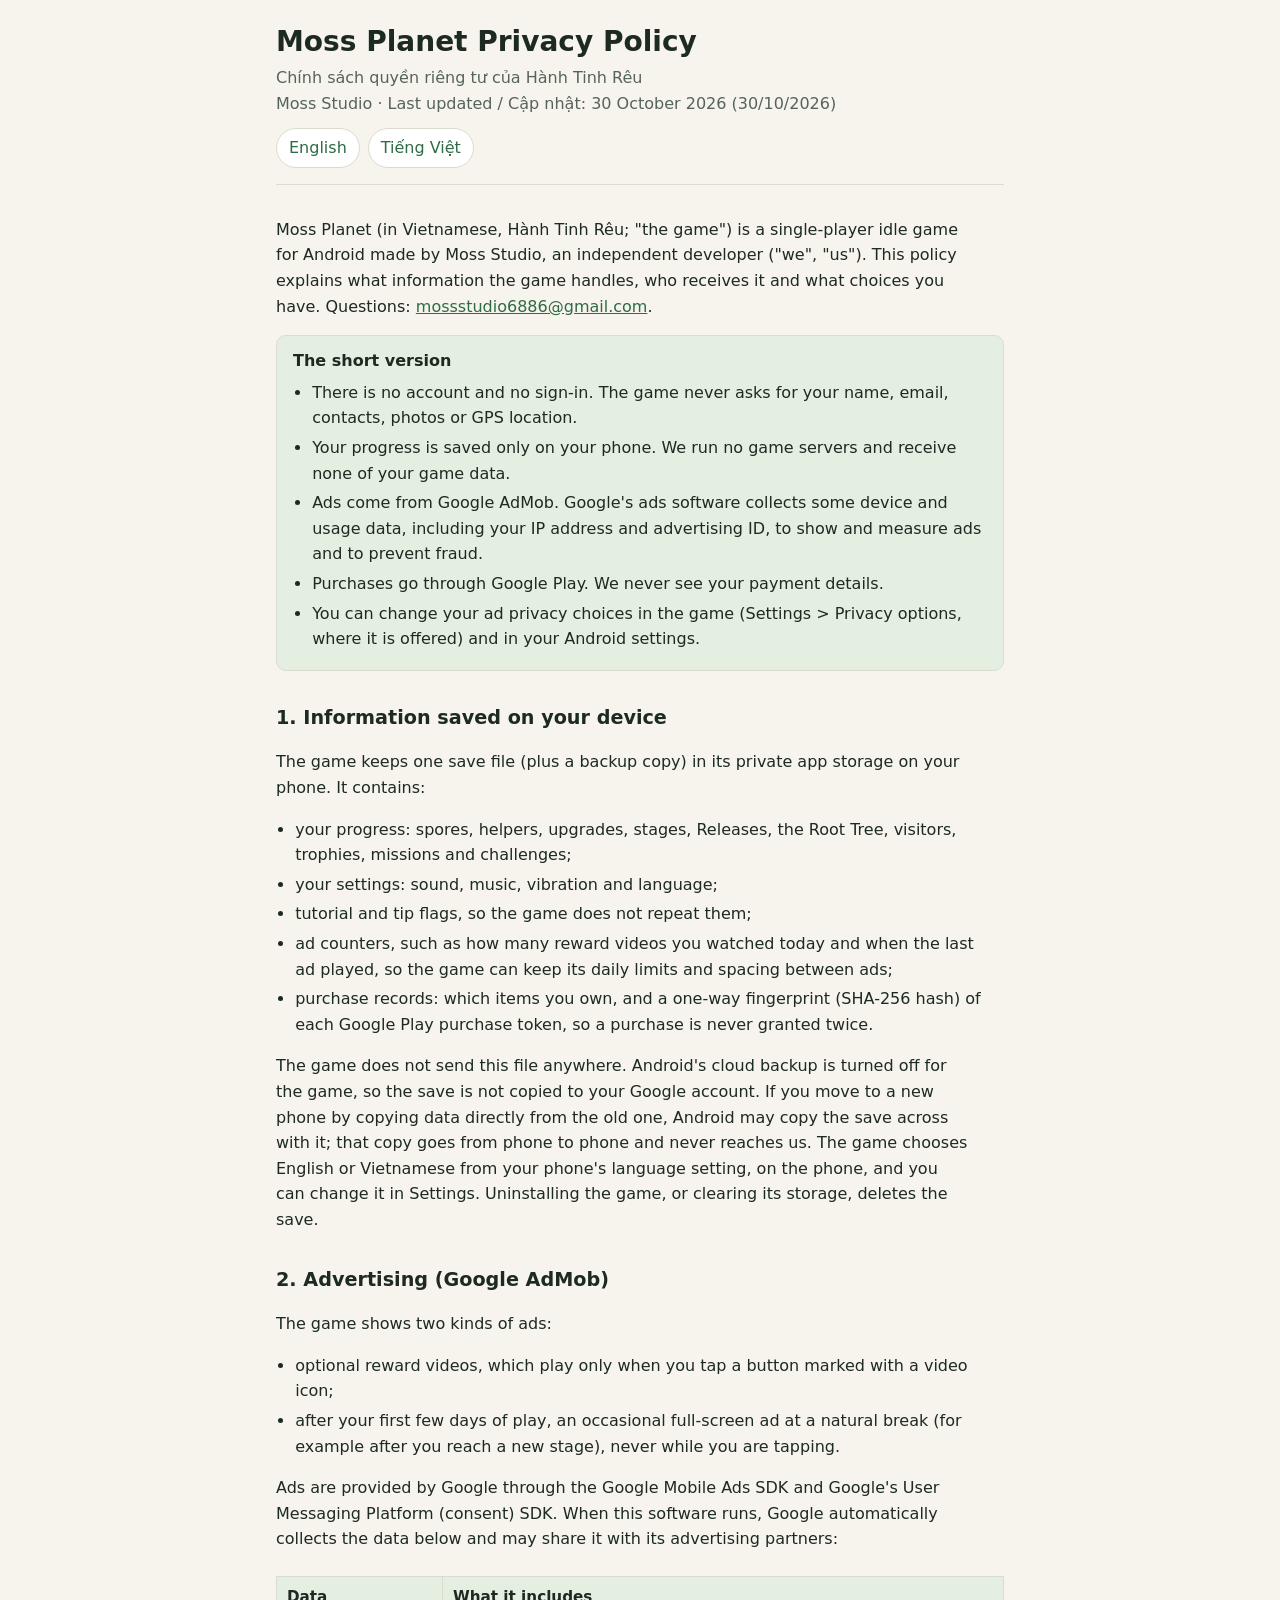
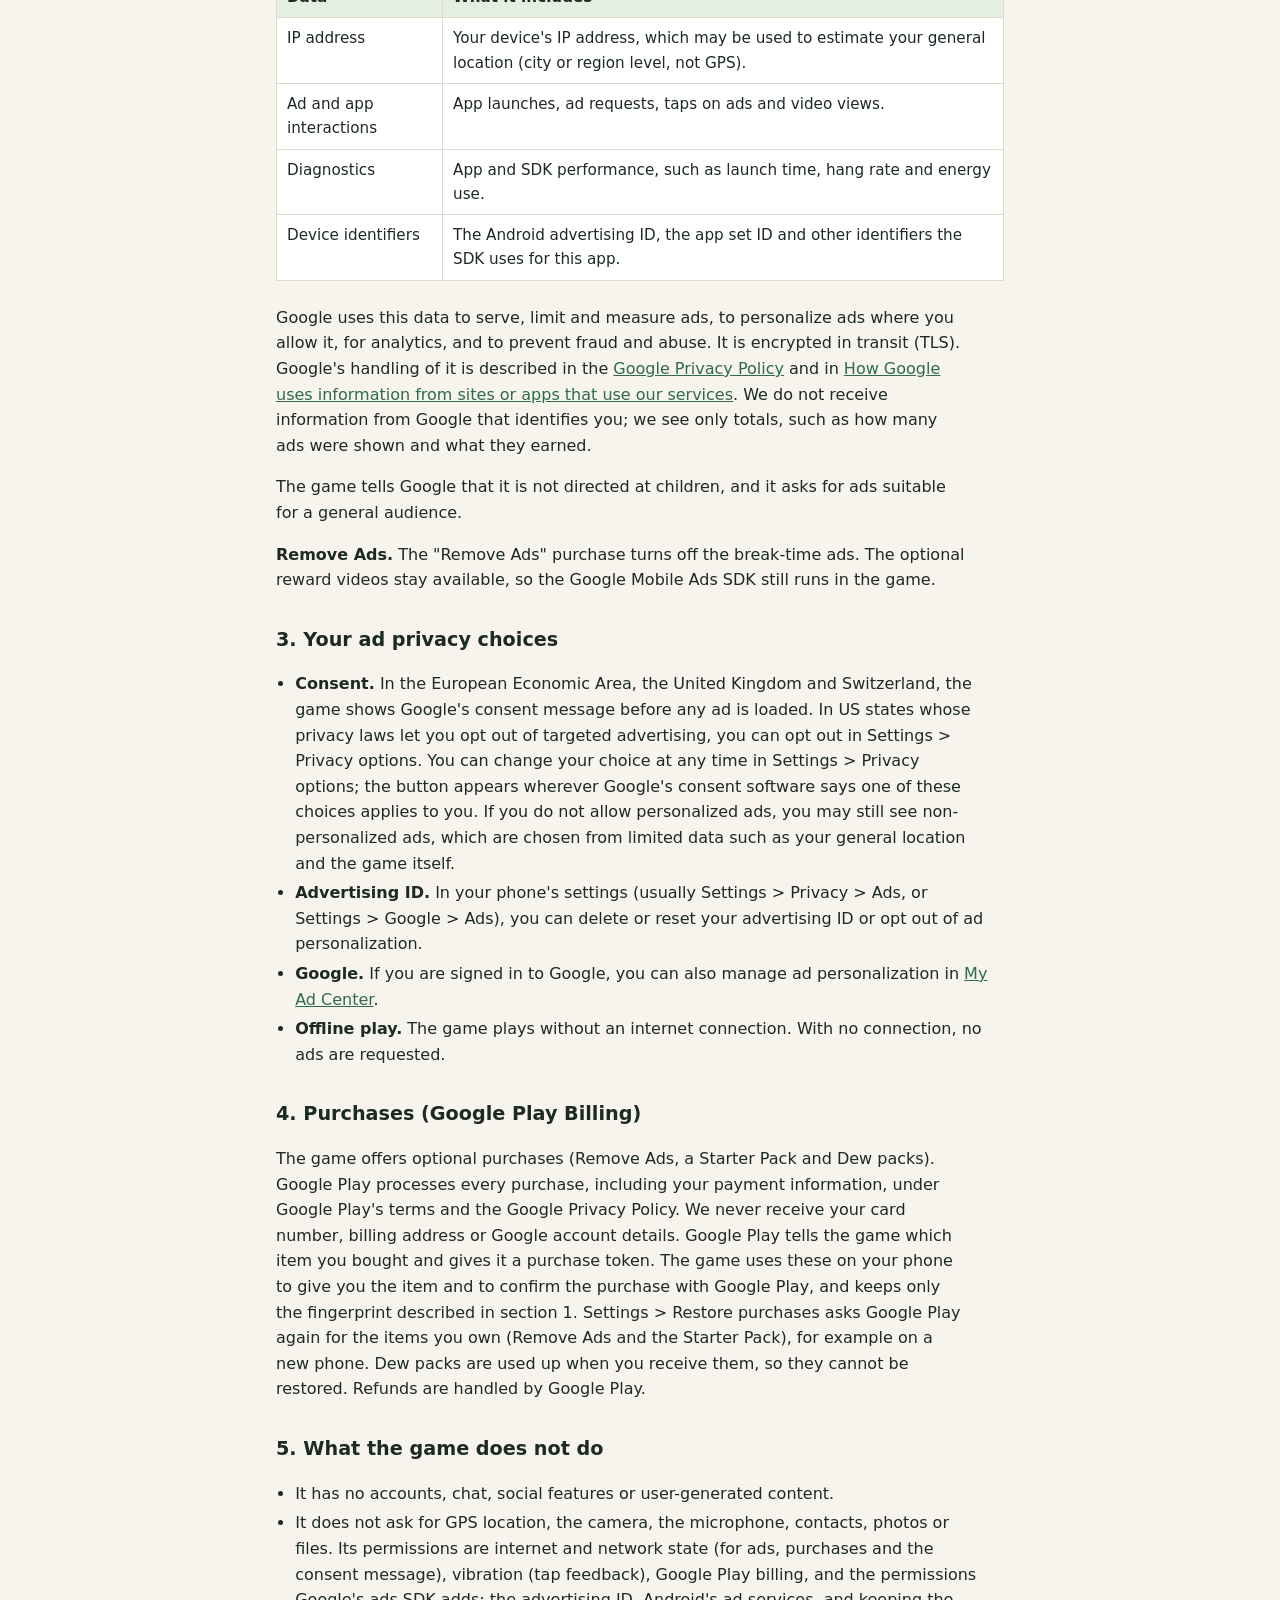
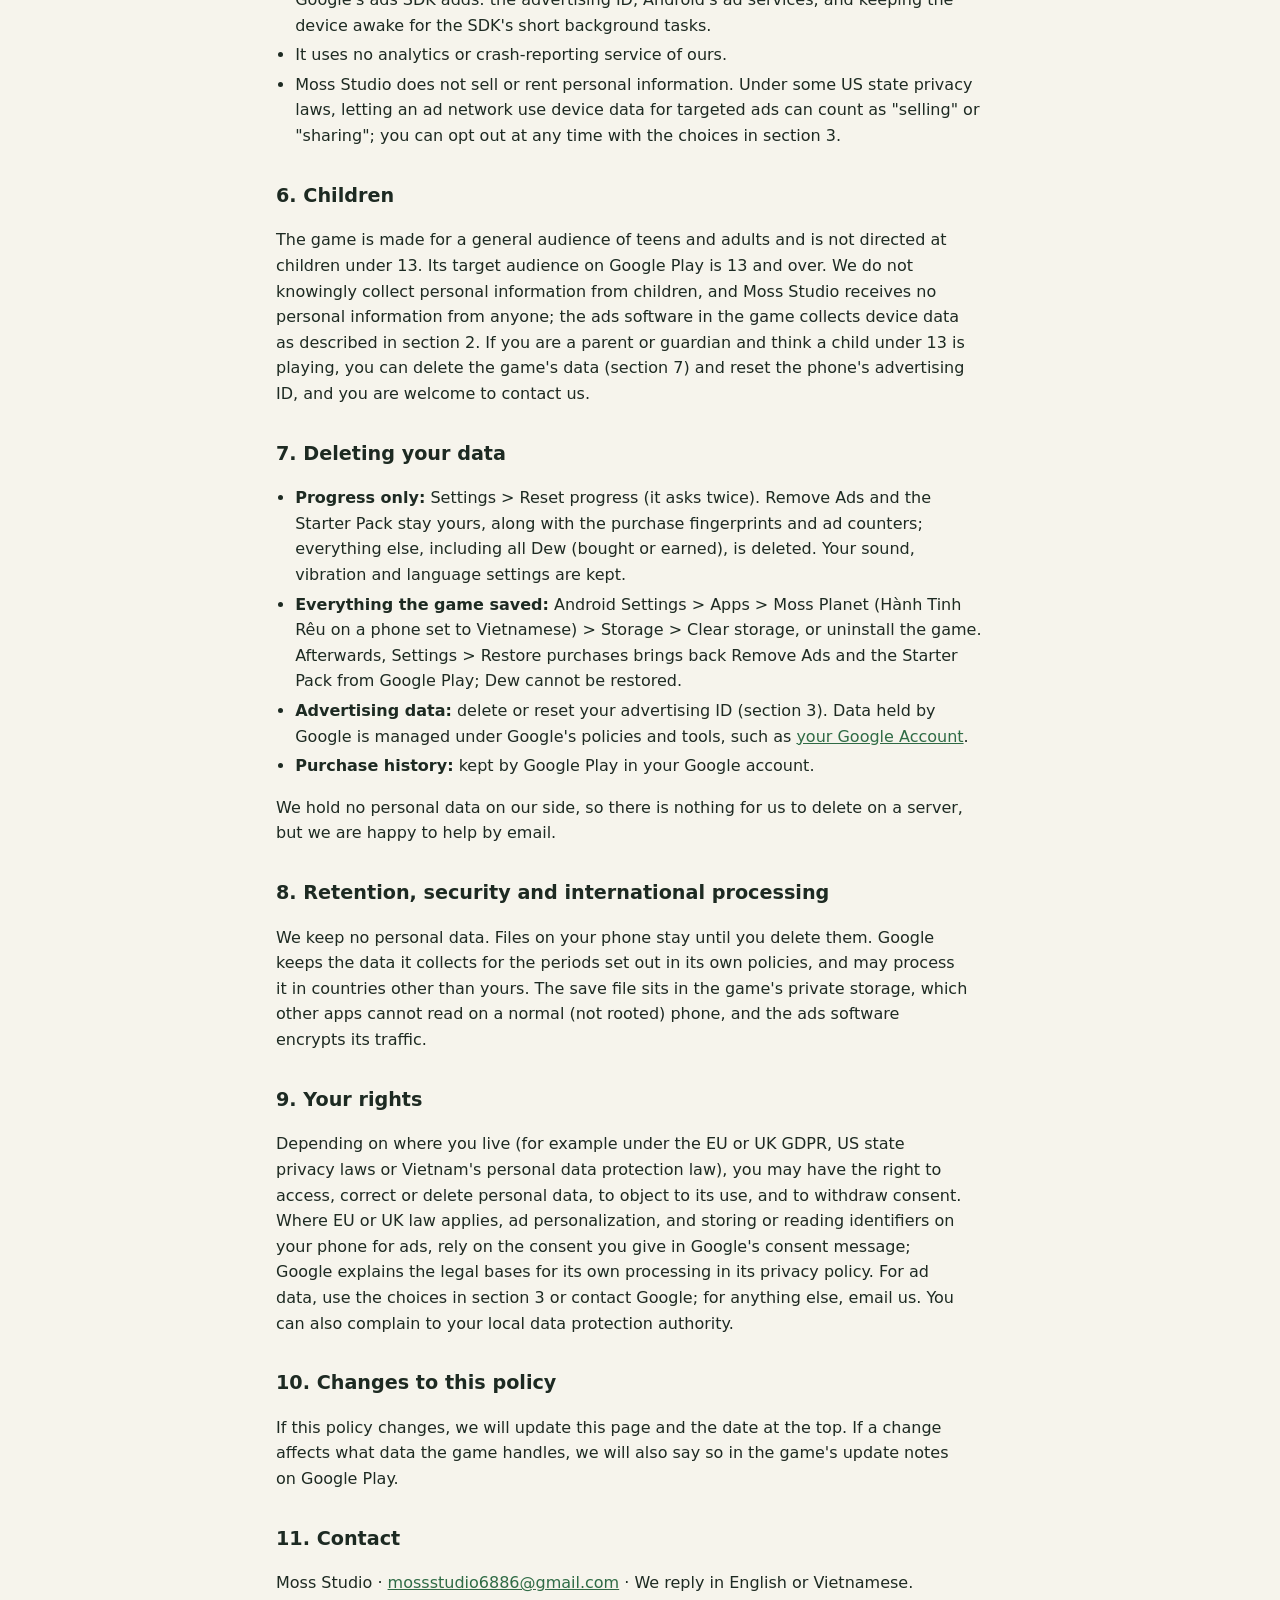
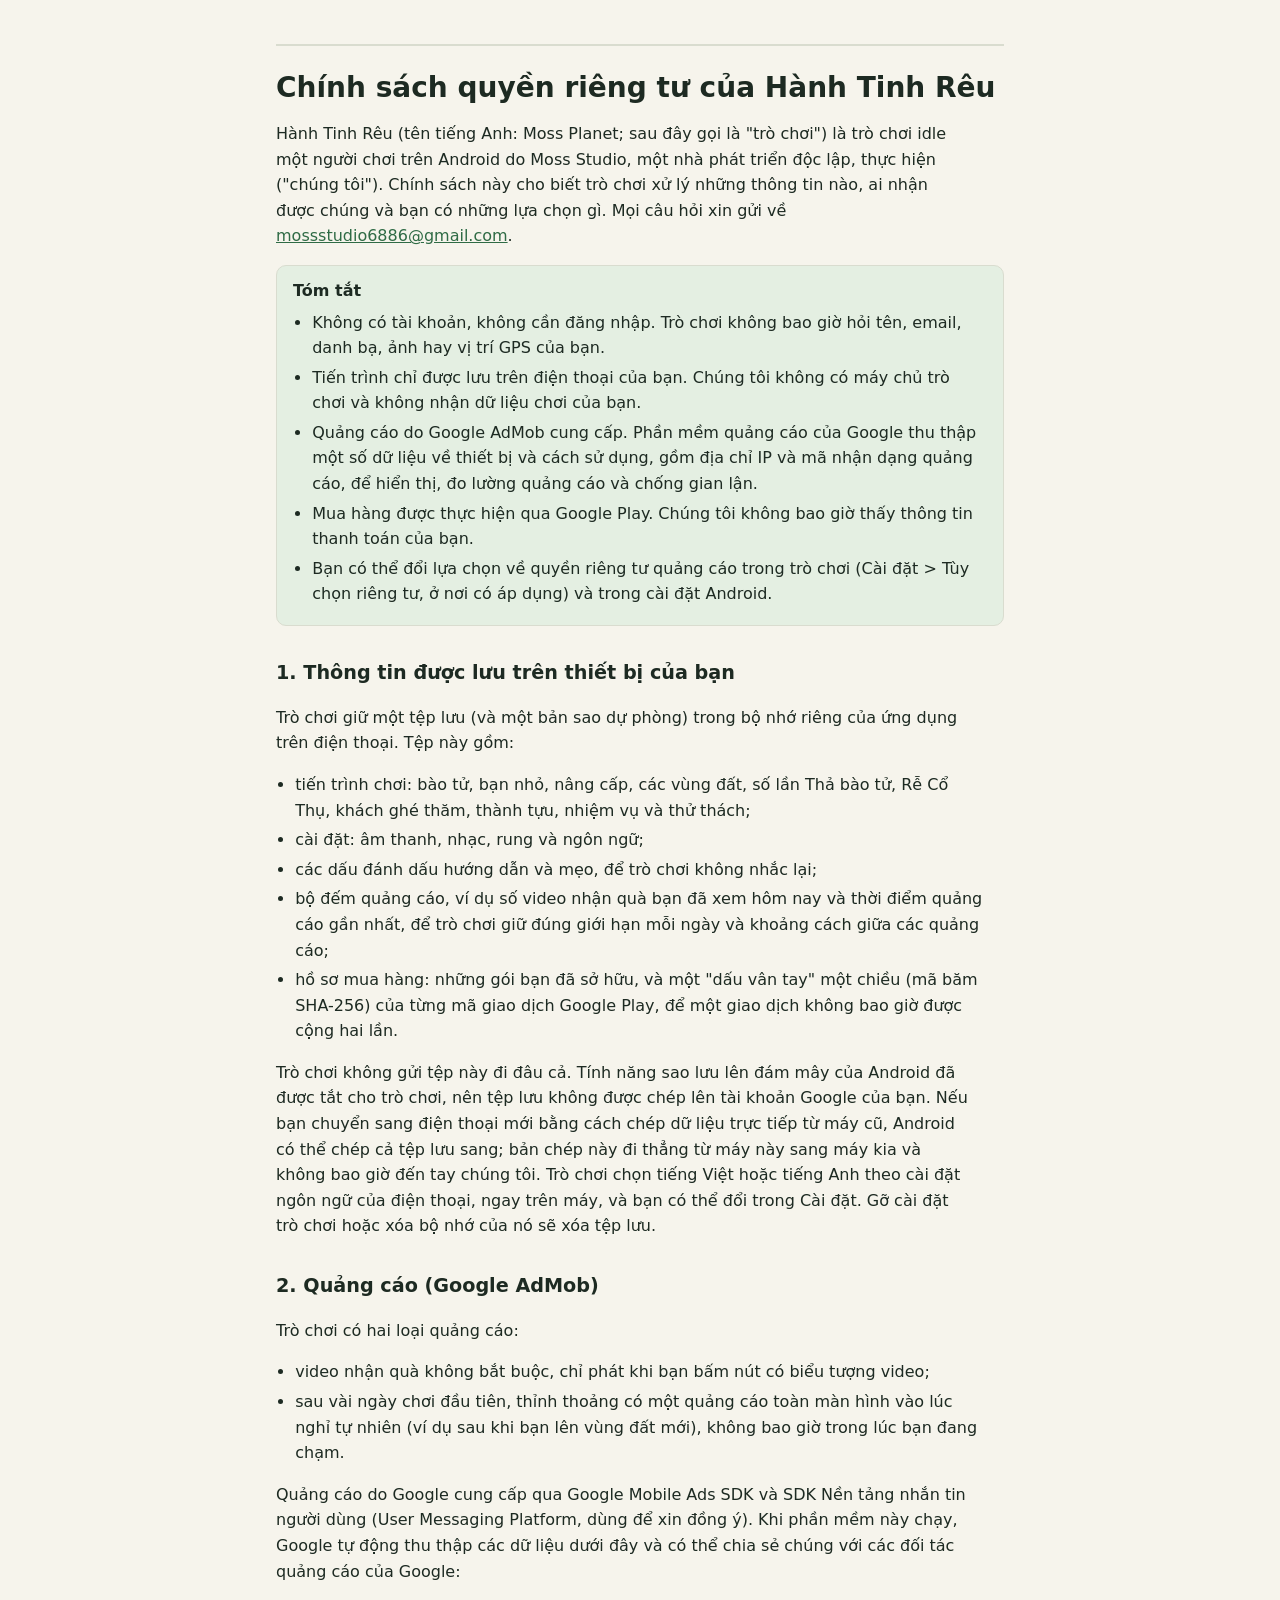
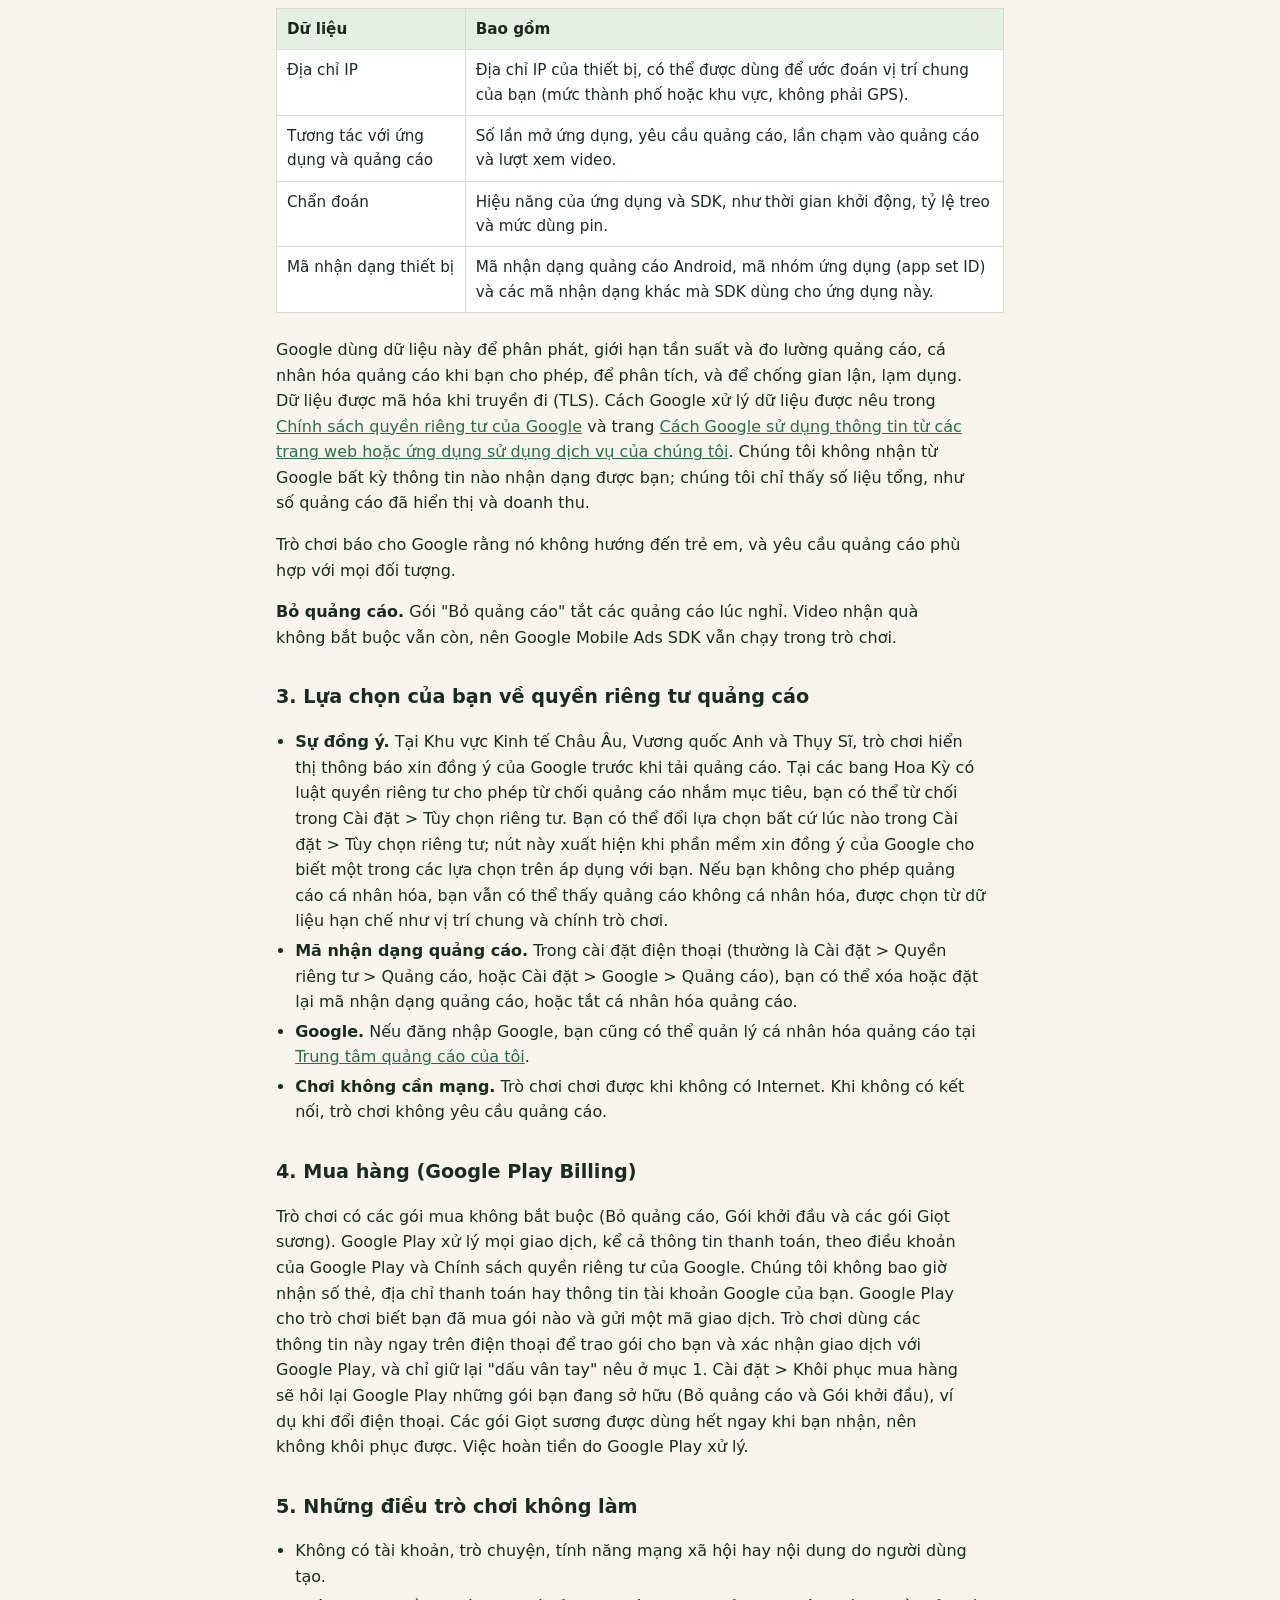
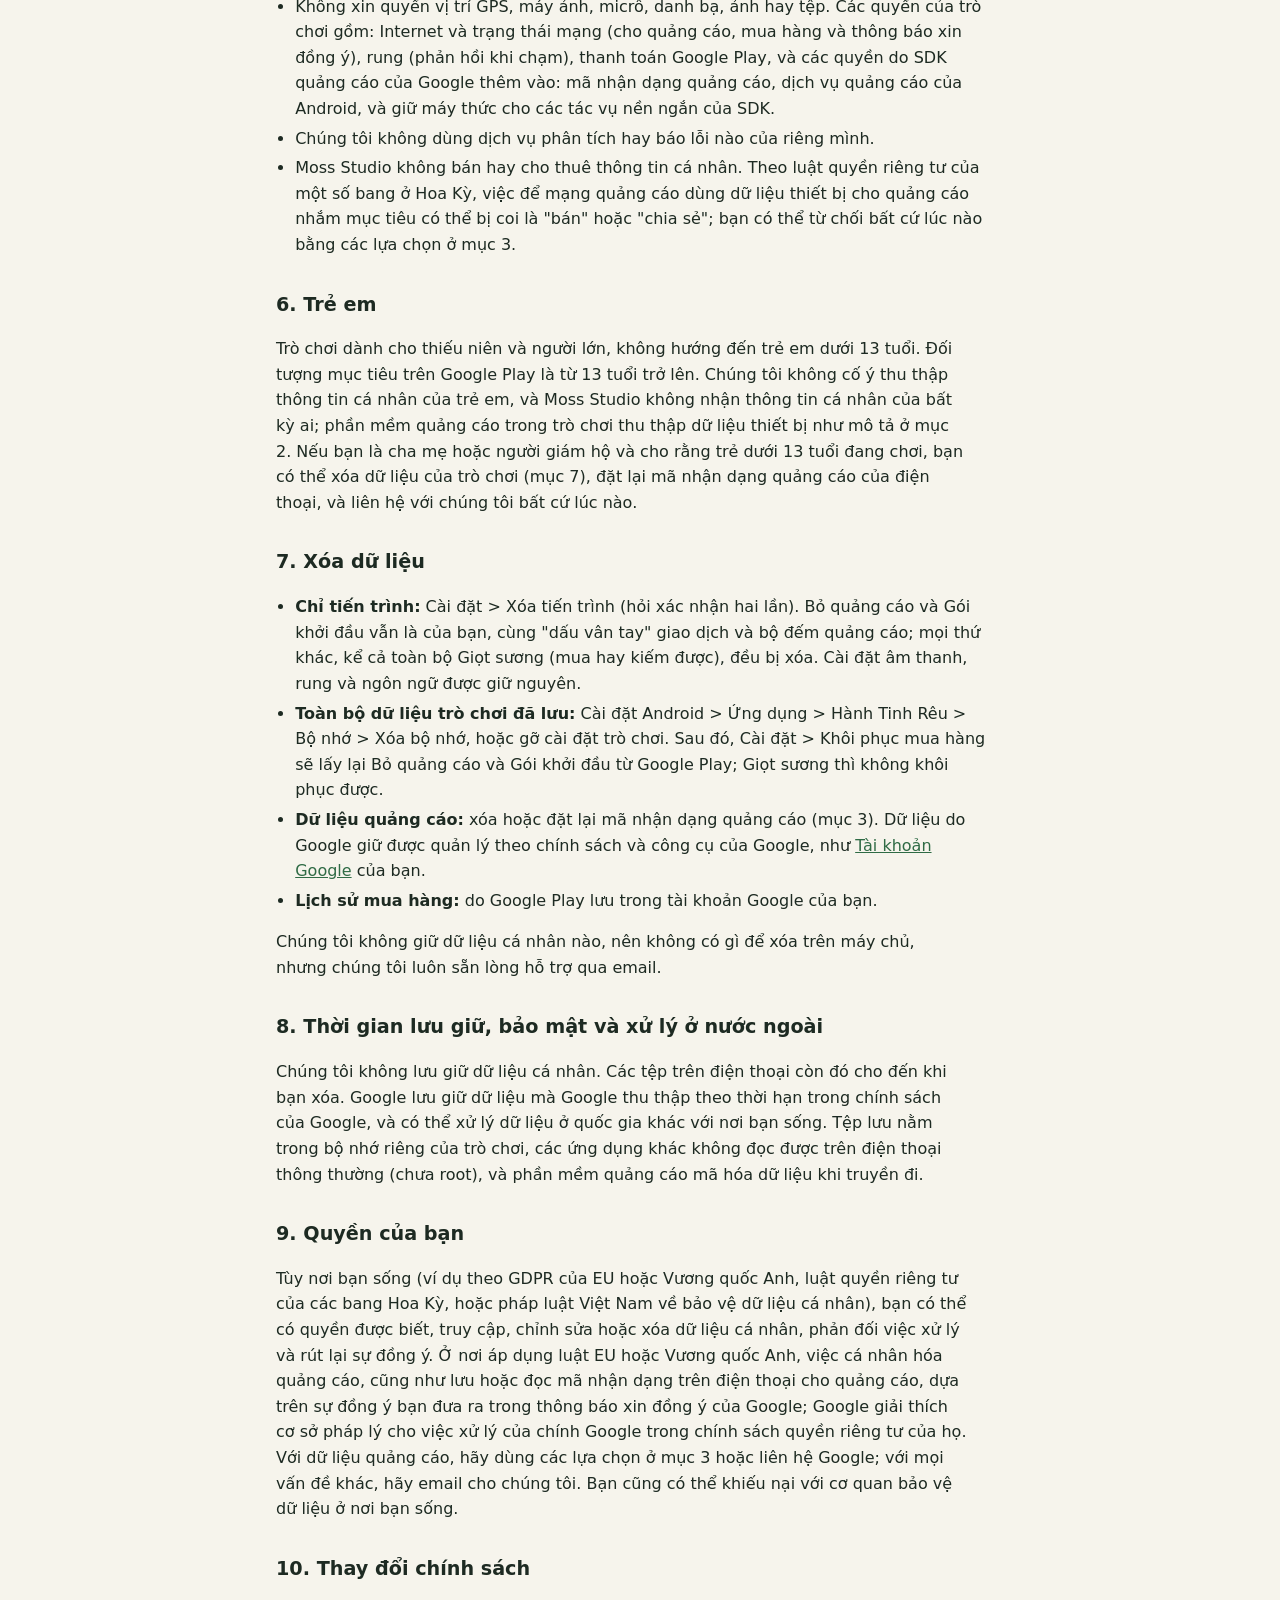
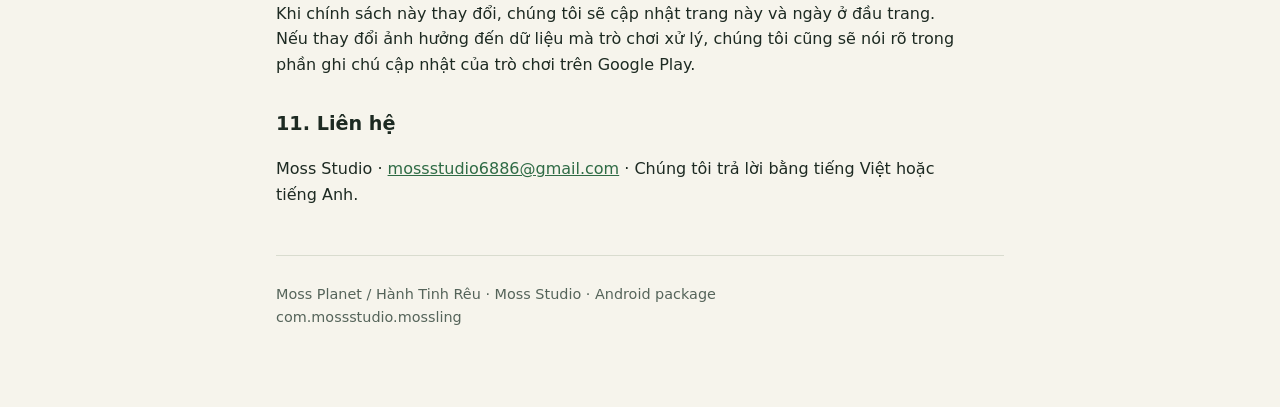
==== moss-planet/privacy/index.html @ dfc6c555 "Add Moss Planet privacy policy" ====
<!doctype html>
<html lang="en">
<head>
<meta charset="utf-8">
<meta name="viewport" content="width=device-width, initial-scale=1">
<title>Moss Planet Privacy Policy</title>
<meta name="description" content="Privacy policy for Moss Planet (Hành Tinh Rêu), an Android idle game by Moss Studio.">
<style>
  :root {
    --bg: #f6f4ec;
    --surface: #ffffff;
    --ink: #1d2a22;
    --muted: #55645a;
    --line: #d9dccf;
    --accent: #2f6b45;
    --accent-soft: #e4efe2;
  }
  @media (prefers-color-scheme: dark) {
    :root {
      --bg: #141c17;
      --surface: #1c2620;
      --ink: #e8eee6;
      --muted: #a6b4a9;
      --line: #33423a;
      --accent: #8fd19e;
      --accent-soft: #22352a;
    }
  }
  * { box-sizing: border-box; }
  html { -webkit-text-size-adjust: 100%; }
  body {
    margin: 0;
    background: var(--bg);
    color: var(--ink);
    font: 16px/1.6 system-ui, -apple-system, "Segoe UI", Roboto, "Noto Sans", Arial, sans-serif;
  }
  main { max-width: 760px; margin: 0 auto; padding: 24px 16px 64px; }
  header.top { border-bottom: 1px solid var(--line); padding-bottom: 16px; margin-bottom: 8px; }
  h1 { font-size: 1.75rem; line-height: 1.25; margin: 0 0 6px; }
  h2 { font-size: 1.2rem; margin: 32px 0 8px; }
  h3 { font-size: 1.02rem; margin: 20px 0 6px; }
  p, li { max-width: 68ch; }
  ul { padding-left: 1.2em; }
  li { margin: 4px 0; }
  a { color: var(--accent); }
  .meta { color: var(--muted); margin: 0; }
  .langs { margin: 12px 0 0; display: flex; gap: 8px; flex-wrap: wrap; }
  .langs a {
    display: inline-block; padding: 6px 12px; border: 1px solid var(--line); border-radius: 999px;
    text-decoration: none; background: var(--surface);
  }
  .summary {
    background: var(--accent-soft); border: 1px solid var(--line); border-radius: 10px;
    padding: 12px 16px; margin: 16px 0;
  }
  .summary ul { margin: 6px 0; }
  .table-wrap { overflow-x: auto; }
  table { border-collapse: collapse; width: 100%; margin: 8px 0; background: var(--surface); }
  th, td { border: 1px solid var(--line); padding: 8px 10px; text-align: left; vertical-align: top; font-size: 0.95rem; }
  th { background: var(--accent-soft); }
  section.lang { padding-top: 8px; }
  section.lang + section.lang { border-top: 2px solid var(--line); margin-top: 48px; padding-top: 24px; }
  footer { color: var(--muted); font-size: 0.9rem; margin-top: 48px; border-top: 1px solid var(--line); padding-top: 12px; }
</style>
</head>
<body>
<main>
  <header class="top">
    <h1>Moss Planet Privacy Policy</h1>
    <p class="meta">Chính sách quyền riêng tư của Hành Tinh Rêu</p>
    <p class="meta">Moss Studio · Last updated / Cập nhật: 30 October 2026 (30/10/2026)</p>
    <nav class="langs" aria-label="Language">
      <a href="#en" hreflang="en">English</a>
      <a href="#vi" hreflang="vi">Tiếng Việt</a>
    </nav>
  </header>

  <!-- ===================================================== ENGLISH -->
  <section class="lang" id="en" lang="en">
    <p>
      Moss Planet (in Vietnamese, Hành Tinh Rêu; "the game") is a single-player idle game for Android made by
      Moss Studio, an independent developer ("we", "us"). This policy explains what information the game handles,
      who receives it and what choices you have. Questions: <a href="mailto:mossstudio6886@gmail.com">mossstudio6886@gmail.com</a>.
    </p>

    <div class="summary">
      <strong>The short version</strong>
      <ul>
        <li>There is no account and no sign-in. The game never asks for your name, email, contacts, photos or GPS location.</li>
        <li>Your progress is saved only on your phone. We run no game servers and receive none of your game data.</li>
        <li>Ads come from Google AdMob. Google's ads software collects some device and usage data, including your IP
          address and advertising ID, to show and measure ads and to prevent fraud.</li>
        <li>Purchases go through Google Play. We never see your payment details.</li>
        <li>You can change your ad privacy choices in the game (Settings &gt; Privacy options, where it is offered) and in your Android settings.</li>
      </ul>
    </div>

    <h2>1. Information saved on your device</h2>
    <p>The game keeps one save file (plus a backup copy) in its private app storage on your phone. It contains:</p>
    <ul>
      <li>your progress: spores, helpers, upgrades, stages, Releases, the Root Tree, visitors, trophies, missions and challenges;</li>
      <li>your settings: sound, music, vibration and language;</li>
      <li>tutorial and tip flags, so the game does not repeat them;</li>
      <li>ad counters, such as how many reward videos you watched today and when the last ad played, so the game can
        keep its daily limits and spacing between ads;</li>
      <li>purchase records: which items you own, and a one-way fingerprint (SHA-256 hash) of each Google Play
        purchase token, so a purchase is never granted twice.</li>
    </ul>
    <p>
      The game does not send this file anywhere. Android's cloud backup is turned off for the game, so the save is
      not copied to your Google account. If you move to a new phone by copying data directly from the old one,
      Android may copy the save across with it; that copy goes from phone to phone and never reaches us. The game
      chooses English or Vietnamese from your phone's language setting, on the phone, and you can change it in
      Settings. Uninstalling the game, or clearing its storage, deletes the save.
    </p>

    <h2>2. Advertising (Google AdMob)</h2>
    <p>The game shows two kinds of ads:</p>
    <ul>
      <li>optional reward videos, which play only when you tap a button marked with a video icon;</li>
      <li>after your first few days of play, an occasional full-screen ad at a natural break (for example after you
        reach a new stage), never while you are tapping.</li>
    </ul>
    <p>
      Ads are provided by Google through the Google Mobile Ads SDK and Google's User Messaging Platform (consent)
      SDK. When this software runs, Google automatically collects the data below and may share it with its
      advertising partners:
    </p>
    <div class="table-wrap">
      <table>
        <thead><tr><th>Data</th><th>What it includes</th></tr></thead>
        <tbody>
          <tr><td>IP address</td><td>Your device's IP address, which may be used to estimate your general location
            (city or region level, not GPS).</td></tr>
          <tr><td>Ad and app interactions</td><td>App launches, ad requests, taps on ads and video views.</td></tr>
          <tr><td>Diagnostics</td><td>App and SDK performance, such as launch time, hang rate and energy use.</td></tr>
          <tr><td>Device identifiers</td><td>The Android advertising ID, the app set ID and other identifiers the
            SDK uses for this app.</td></tr>
        </tbody>
      </table>
    </div>
    <p>
      Google uses this data to serve, limit and measure ads, to personalize ads where you allow it, for analytics,
      and to prevent fraud and abuse. It is encrypted in transit (TLS). Google's handling of it is described in the
      <a href="https://policies.google.com/privacy">Google Privacy Policy</a> and in
      <a href="https://policies.google.com/technologies/partner-sites">How Google uses information from sites or apps that use our services</a>.
      We do not receive information from Google that identifies you; we see only totals, such as how many ads were
      shown and what they earned.
    </p>
    <p>
      The game tells Google that it is not directed at children, and it asks for ads suitable for a general
      audience.
    </p>
    <p>
      <strong>Remove Ads.</strong> The "Remove Ads" purchase turns off the break-time ads. The optional reward
      videos stay available, so the Google Mobile Ads SDK still runs in the game.
    </p>

    <h2>3. Your ad privacy choices</h2>
    <ul>
      <li><strong>Consent.</strong> In the European Economic Area, the United Kingdom and Switzerland, the game
        shows Google's consent message before any ad is loaded. In US states whose privacy laws let you opt out of
        targeted advertising, you can opt out in Settings &gt; Privacy options. You can change your choice at any
        time in Settings &gt; Privacy options; the button appears wherever Google's consent software says one of
        these choices applies to you. If you do not allow personalized ads, you may still see non-personalized ads,
        which are chosen from limited data such as your general location and the game itself.</li>
      <li><strong>Advertising ID.</strong> In your phone's settings (usually Settings &gt; Privacy &gt; Ads, or
        Settings &gt; Google &gt; Ads), you can delete or reset your advertising ID or opt out of ad personalization.</li>
      <li><strong>Google.</strong> If you are signed in to Google, you can also manage ad personalization in
        <a href="https://myadcenter.google.com/">My Ad Center</a>.</li>
      <li><strong>Offline play.</strong> The game plays without an internet connection. With no connection, no ads
        are requested.</li>
    </ul>

    <h2>4. Purchases (Google Play Billing)</h2>
    <p>
      The game offers optional purchases (Remove Ads, a Starter Pack and Dew packs). Google Play processes every
      purchase, including your payment information, under Google Play's terms and the Google Privacy Policy. We never
      receive your card number, billing address or Google account details. Google Play tells the game which item you
      bought and gives it a purchase token. The game uses these on your phone to give you the item and to confirm
      the purchase with Google Play, and keeps only the fingerprint described in section 1. Settings &gt; Restore
      purchases asks Google Play again for the items you own (Remove Ads and the Starter Pack), for example on a
      new phone. Dew packs are used up when you receive them, so they cannot be restored. Refunds are handled by
      Google Play.
    </p>

    <h2>5. What the game does not do</h2>
    <ul>
      <li>It has no accounts, chat, social features or user-generated content.</li>
      <li>It does not ask for GPS location, the camera, the microphone, contacts, photos or files. Its permissions are
        internet and network state (for ads, purchases and the consent message), vibration (tap feedback), Google
        Play billing, and the permissions Google's ads SDK adds: the advertising ID, Android's ad services, and
        keeping the device awake for the SDK's short background tasks.</li>
      <li>It uses no analytics or crash-reporting service of ours.</li>
      <li>Moss Studio does not sell or rent personal information. Under some US state privacy laws, letting an ad
        network use device data for targeted ads can count as "selling" or "sharing"; you can opt out at any time
        with the choices in section 3.</li>
    </ul>

    <h2>6. Children</h2>
    <p>
      The game is made for a general audience of teens and adults and is not directed at children under 13. Its
      target audience on Google Play is 13 and over. We do not knowingly collect personal information from
      children, and Moss Studio receives no personal information from anyone; the ads software in the game
      collects device data as described in section 2. If you are a parent or guardian and think a child under 13 is playing, you can
      delete the game's data (section 7) and reset the phone's advertising ID, and you are welcome to contact us.
    </p>

    <h2>7. Deleting your data</h2>
    <ul>
      <li><strong>Progress only:</strong> Settings &gt; Reset progress (it asks twice). Remove Ads and the Starter Pack
        stay yours, along with the purchase fingerprints and ad counters; everything else, including all Dew (bought
        or earned), is deleted. Your sound, vibration and language settings are kept.</li>
      <li><strong>Everything the game saved:</strong> Android Settings &gt; Apps &gt; Moss Planet (Hành Tinh Rêu on a phone
        set to Vietnamese) &gt; Storage &gt; Clear storage, or uninstall the game. Afterwards, Settings &gt; Restore purchases brings back Remove Ads and the
        Starter Pack from Google Play; Dew cannot be restored.</li>
      <li><strong>Advertising data:</strong> delete or reset your advertising ID (section 3). Data held by Google is
        managed under Google's policies and tools, such as <a href="https://myaccount.google.com/">your Google Account</a>.</li>
      <li><strong>Purchase history:</strong> kept by Google Play in your Google account.</li>
    </ul>
    <p>We hold no personal data on our side, so there is nothing for us to delete on a server, but we are happy to help by email.</p>

    <h2>8. Retention, security and international processing</h2>
    <p>
      We keep no personal data. Files on your phone stay until you delete them. Google keeps the data it collects for
      the periods set out in its own policies, and may process it in countries other than yours. The save file sits
      in the game's private storage, which other apps cannot read on a normal (not rooted) phone, and the ads
      software encrypts its traffic.
    </p>

    <h2>9. Your rights</h2>
    <p>
      Depending on where you live (for example under the EU or UK GDPR, US state privacy laws or Vietnam's personal
      data protection law), you may have the right to access, correct or delete personal data, to object to its
      use, and to withdraw consent. Where EU or UK law applies, ad personalization, and storing or reading
      identifiers on your phone for ads, rely on the consent you give in Google's consent message; Google explains
      the legal bases for its own processing in its privacy policy. For ad data, use the choices in section 3 or
      contact Google; for anything else, email us. You can also complain to your local data protection authority.
    </p>

    <h2>10. Changes to this policy</h2>
    <p>
      If this policy changes, we will update this page and the date at the top. If a change affects what data the
      game handles, we will also say so in the game's update notes on Google Play.
    </p>

    <h2>11. Contact</h2>
    <p>Moss Studio · <a href="mailto:mossstudio6886@gmail.com">mossstudio6886@gmail.com</a> · We reply in English or Vietnamese.</p>
  </section>

  <!-- ===================================================== TIẾNG VIỆT -->
  <section class="lang" id="vi" lang="vi">
    <h1>Chính sách quyền riêng tư của Hành Tinh Rêu</h1>
    <p>
      Hành Tinh Rêu (tên tiếng Anh: Moss Planet; sau đây gọi là "trò chơi") là trò chơi idle một người chơi trên
      Android do Moss Studio, một nhà phát triển độc lập, thực hiện ("chúng tôi"). Chính sách này cho biết trò chơi
      xử lý những thông tin nào, ai nhận được chúng và bạn có những lựa chọn gì. Mọi câu hỏi xin gửi về
      <a href="mailto:mossstudio6886@gmail.com">mossstudio6886@gmail.com</a>.
    </p>

    <div class="summary">
      <strong>Tóm tắt</strong>
      <ul>
        <li>Không có tài khoản, không cần đăng nhập. Trò chơi không bao giờ hỏi tên, email, danh bạ, ảnh hay vị trí GPS của bạn.</li>
        <li>Tiến trình chỉ được lưu trên điện thoại của bạn. Chúng tôi không có máy chủ trò chơi và không nhận dữ liệu chơi của bạn.</li>
        <li>Quảng cáo do Google AdMob cung cấp. Phần mềm quảng cáo của Google thu thập một số dữ liệu về thiết bị và
          cách sử dụng, gồm địa chỉ IP và mã nhận dạng quảng cáo, để hiển thị, đo lường quảng cáo và chống gian lận.</li>
        <li>Mua hàng được thực hiện qua Google Play. Chúng tôi không bao giờ thấy thông tin thanh toán của bạn.</li>
        <li>Bạn có thể đổi lựa chọn về quyền riêng tư quảng cáo trong trò chơi (Cài đặt &gt; Tùy chọn riêng tư, ở nơi có áp dụng) và trong cài đặt Android.</li>
      </ul>
    </div>

    <h2>1. Thông tin được lưu trên thiết bị của bạn</h2>
    <p>Trò chơi giữ một tệp lưu (và một bản sao dự phòng) trong bộ nhớ riêng của ứng dụng trên điện thoại. Tệp này gồm:</p>
    <ul>
      <li>tiến trình chơi: bào tử, bạn nhỏ, nâng cấp, các vùng đất, số lần Thả bào tử, Rễ Cổ Thụ, khách ghé thăm,
        thành tựu, nhiệm vụ và thử thách;</li>
      <li>cài đặt: âm thanh, nhạc, rung và ngôn ngữ;</li>
      <li>các dấu đánh dấu hướng dẫn và mẹo, để trò chơi không nhắc lại;</li>
      <li>bộ đếm quảng cáo, ví dụ số video nhận quà bạn đã xem hôm nay và thời điểm quảng cáo gần nhất, để trò chơi
        giữ đúng giới hạn mỗi ngày và khoảng cách giữa các quảng cáo;</li>
      <li>hồ sơ mua hàng: những gói bạn đã sở hữu, và một "dấu vân tay" một chiều (mã băm SHA-256) của từng mã giao
        dịch Google Play, để một giao dịch không bao giờ được cộng hai lần.</li>
    </ul>
    <p>
      Trò chơi không gửi tệp này đi đâu cả. Tính năng sao lưu lên đám mây của Android đã được tắt cho trò chơi, nên
      tệp lưu không được chép lên tài khoản Google của bạn. Nếu bạn chuyển sang điện thoại mới bằng cách chép dữ
      liệu trực tiếp từ máy cũ, Android có thể chép cả tệp lưu sang; bản chép này đi thẳng từ máy này sang máy kia
      và không bao giờ đến tay chúng tôi. Trò chơi chọn tiếng Việt hoặc tiếng Anh theo cài đặt ngôn ngữ của điện
      thoại, ngay trên máy, và bạn có thể đổi trong Cài đặt. Gỡ cài đặt trò chơi hoặc xóa bộ nhớ của nó sẽ xóa tệp
      lưu.
    </p>

    <h2>2. Quảng cáo (Google AdMob)</h2>
    <p>Trò chơi có hai loại quảng cáo:</p>
    <ul>
      <li>video nhận quà không bắt buộc, chỉ phát khi bạn bấm nút có biểu tượng video;</li>
      <li>sau vài ngày chơi đầu tiên, thỉnh thoảng có một quảng cáo toàn màn hình vào lúc nghỉ tự nhiên (ví dụ sau
        khi bạn lên vùng đất mới), không bao giờ trong lúc bạn đang chạm.</li>
    </ul>
    <p>
      Quảng cáo do Google cung cấp qua Google Mobile Ads SDK và SDK Nền tảng nhắn tin người dùng (User Messaging
      Platform, dùng để xin đồng ý). Khi phần mềm này chạy, Google tự động thu thập các dữ liệu dưới đây và có thể
      chia sẻ chúng với các đối tác quảng cáo của Google:
    </p>
    <div class="table-wrap">
      <table>
        <thead><tr><th>Dữ liệu</th><th>Bao gồm</th></tr></thead>
        <tbody>
          <tr><td>Địa chỉ IP</td><td>Địa chỉ IP của thiết bị, có thể được dùng để ước đoán vị trí chung của bạn
            (mức thành phố hoặc khu vực, không phải GPS).</td></tr>
          <tr><td>Tương tác với ứng dụng và quảng cáo</td><td>Số lần mở ứng dụng, yêu cầu quảng cáo, lần chạm vào quảng cáo và lượt xem video.</td></tr>
          <tr><td>Chẩn đoán</td><td>Hiệu năng của ứng dụng và SDK, như thời gian khởi động, tỷ lệ treo và mức dùng pin.</td></tr>
          <tr><td>Mã nhận dạng thiết bị</td><td>Mã nhận dạng quảng cáo Android, mã nhóm ứng dụng (app set ID) và
            các mã nhận dạng khác mà SDK dùng cho ứng dụng này.</td></tr>
        </tbody>
      </table>
    </div>
    <p>
      Google dùng dữ liệu này để phân phát, giới hạn tần suất và đo lường quảng cáo, cá nhân hóa quảng cáo khi bạn
      cho phép, để phân tích, và để chống gian lận, lạm dụng. Dữ liệu được mã hóa khi truyền đi (TLS). Cách Google
      xử lý dữ liệu được nêu trong <a href="https://policies.google.com/privacy?hl=vi">Chính sách quyền riêng tư của Google</a>
      và trang <a href="https://policies.google.com/technologies/partner-sites?hl=vi">Cách Google sử dụng thông tin từ các trang web hoặc ứng dụng sử dụng dịch vụ của chúng tôi</a>.
      Chúng tôi không nhận từ Google bất kỳ thông tin nào nhận dạng được bạn; chúng tôi chỉ thấy số liệu tổng, như
      số quảng cáo đã hiển thị và doanh thu.
    </p>
    <p>Trò chơi báo cho Google rằng nó không hướng đến trẻ em, và yêu cầu quảng cáo phù hợp với mọi đối tượng.</p>
    <p>
      <strong>Bỏ quảng cáo.</strong> Gói "Bỏ quảng cáo" tắt các quảng cáo lúc nghỉ. Video nhận quà không bắt buộc
      vẫn còn, nên Google Mobile Ads SDK vẫn chạy trong trò chơi.
    </p>

    <h2>3. Lựa chọn của bạn về quyền riêng tư quảng cáo</h2>
    <ul>
      <li><strong>Sự đồng ý.</strong> Tại Khu vực Kinh tế Châu Âu, Vương quốc Anh và Thụy Sĩ, trò chơi hiển thị
        thông báo xin đồng ý của Google trước khi tải quảng cáo. Tại các bang Hoa Kỳ có luật quyền riêng tư cho phép
        từ chối quảng cáo nhắm mục tiêu, bạn có thể từ chối trong Cài đặt &gt; Tùy chọn riêng tư. Bạn có thể đổi lựa
        chọn bất cứ lúc nào trong Cài đặt &gt; Tùy chọn riêng tư; nút này xuất hiện khi phần mềm xin đồng ý của
        Google cho biết một trong các lựa chọn trên áp dụng với bạn. Nếu bạn không cho phép quảng cáo cá nhân hóa,
        bạn vẫn có thể thấy quảng cáo không cá nhân hóa, được chọn từ dữ liệu hạn chế như vị trí chung và chính trò
        chơi.</li>
      <li><strong>Mã nhận dạng quảng cáo.</strong> Trong cài đặt điện thoại (thường là Cài đặt &gt; Quyền riêng tư
        &gt; Quảng cáo, hoặc Cài đặt &gt; Google &gt; Quảng cáo), bạn có thể xóa hoặc đặt lại mã nhận dạng quảng cáo,
        hoặc tắt cá nhân hóa quảng cáo.</li>
      <li><strong>Google.</strong> Nếu đăng nhập Google, bạn cũng có thể quản lý cá nhân hóa quảng cáo tại
        <a href="https://myadcenter.google.com/?hl=vi">Trung tâm quảng cáo của tôi</a>.</li>
      <li><strong>Chơi không cần mạng.</strong> Trò chơi chơi được khi không có Internet. Khi không có kết nối, trò
        chơi không yêu cầu quảng cáo.</li>
    </ul>

    <h2>4. Mua hàng (Google Play Billing)</h2>
    <p>
      Trò chơi có các gói mua không bắt buộc (Bỏ quảng cáo, Gói khởi đầu và các gói Giọt sương). Google Play xử lý
      mọi giao dịch, kể cả thông tin thanh toán, theo điều khoản của Google Play và Chính sách quyền riêng tư của
      Google. Chúng tôi không bao giờ nhận số thẻ, địa chỉ thanh toán hay thông tin tài khoản Google của bạn. Google
      Play cho trò chơi biết bạn đã mua gói nào và gửi một mã giao dịch. Trò chơi dùng các thông tin này ngay trên
      điện thoại để trao gói cho bạn và xác nhận giao dịch với Google Play, và chỉ giữ lại "dấu vân tay" nêu ở mục 1.
      Cài đặt &gt; Khôi phục mua hàng sẽ hỏi lại Google Play những gói bạn đang sở hữu (Bỏ quảng cáo và Gói khởi
      đầu), ví dụ khi đổi điện thoại. Các gói Giọt sương được dùng hết ngay khi bạn nhận, nên không khôi phục được.
      Việc hoàn tiền do Google Play xử lý.
    </p>

    <h2>5. Những điều trò chơi không làm</h2>
    <ul>
      <li>Không có tài khoản, trò chuyện, tính năng mạng xã hội hay nội dung do người dùng tạo.</li>
      <li>Không xin quyền vị trí GPS, máy ảnh, micrô, danh bạ, ảnh hay tệp. Các quyền của trò chơi gồm: Internet và
        trạng thái mạng (cho quảng cáo, mua hàng và thông báo xin đồng ý), rung (phản hồi khi chạm), thanh toán
        Google Play, và các quyền do SDK quảng cáo của Google thêm vào: mã nhận dạng quảng cáo, dịch vụ quảng cáo
        của Android, và giữ máy thức cho các tác vụ nền ngắn của SDK.</li>
      <li>Chúng tôi không dùng dịch vụ phân tích hay báo lỗi nào của riêng mình.</li>
      <li>Moss Studio không bán hay cho thuê thông tin cá nhân. Theo luật quyền riêng tư của một số bang ở Hoa Kỳ,
        việc để mạng quảng cáo dùng dữ liệu thiết bị cho quảng cáo nhắm mục tiêu có thể bị coi là "bán" hoặc "chia
        sẻ"; bạn có thể từ chối bất cứ lúc nào bằng các lựa chọn ở mục 3.</li>
    </ul>

    <h2>6. Trẻ em</h2>
    <p>
      Trò chơi dành cho thiếu niên và người lớn, không hướng đến trẻ em dưới 13 tuổi. Đối tượng mục tiêu trên Google
      Play là từ 13 tuổi trở lên. Chúng tôi không cố ý thu thập thông tin cá nhân của trẻ em, và Moss Studio không
      nhận thông tin cá nhân của bất kỳ ai; phần mềm quảng cáo trong trò chơi thu thập dữ liệu thiết bị như mô tả ở
      mục 2.
      Nếu bạn là cha mẹ hoặc người giám hộ và cho rằng trẻ dưới 13 tuổi đang chơi, bạn có thể xóa dữ liệu của trò
      chơi (mục 7), đặt lại mã nhận dạng quảng cáo của điện thoại, và liên hệ với chúng tôi bất cứ lúc nào.
    </p>

    <h2>7. Xóa dữ liệu</h2>
    <ul>
      <li><strong>Chỉ tiến trình:</strong> Cài đặt &gt; Xóa tiến trình (hỏi xác nhận hai lần). Bỏ quảng cáo và Gói
        khởi đầu vẫn là của bạn, cùng "dấu vân tay" giao dịch và bộ đếm quảng cáo; mọi thứ khác, kể cả toàn bộ Giọt
        sương (mua hay kiếm được), đều bị xóa. Cài đặt âm thanh, rung và ngôn ngữ được giữ nguyên.</li>
      <li><strong>Toàn bộ dữ liệu trò chơi đã lưu:</strong> Cài đặt Android &gt; Ứng dụng &gt; Hành Tinh Rêu &gt; Bộ
        nhớ &gt; Xóa bộ nhớ, hoặc gỡ cài đặt trò chơi. Sau đó, Cài đặt &gt; Khôi phục mua hàng sẽ lấy lại Bỏ quảng cáo
        và Gói khởi đầu từ Google Play; Giọt sương thì không khôi phục được.</li>
      <li><strong>Dữ liệu quảng cáo:</strong> xóa hoặc đặt lại mã nhận dạng quảng cáo (mục 3). Dữ liệu do Google giữ
        được quản lý theo chính sách và công cụ của Google, như <a href="https://myaccount.google.com/?hl=vi">Tài khoản Google</a> của bạn.</li>
      <li><strong>Lịch sử mua hàng:</strong> do Google Play lưu trong tài khoản Google của bạn.</li>
    </ul>
    <p>Chúng tôi không giữ dữ liệu cá nhân nào, nên không có gì để xóa trên máy chủ, nhưng chúng tôi luôn sẵn lòng hỗ trợ qua email.</p>

    <h2>8. Thời gian lưu giữ, bảo mật và xử lý ở nước ngoài</h2>
    <p>
      Chúng tôi không lưu giữ dữ liệu cá nhân. Các tệp trên điện thoại còn đó cho đến khi bạn xóa. Google lưu giữ dữ
      liệu mà Google thu thập theo thời hạn trong chính sách của Google, và có thể xử lý dữ liệu ở quốc gia khác với
      nơi bạn sống. Tệp lưu nằm trong bộ nhớ riêng của trò chơi, các ứng dụng khác không đọc được trên điện thoại
      thông thường (chưa root), và phần mềm quảng cáo mã hóa dữ liệu khi truyền đi.
    </p>

    <h2>9. Quyền của bạn</h2>
    <p>
      Tùy nơi bạn sống (ví dụ theo GDPR của EU hoặc Vương quốc Anh, luật quyền riêng tư của các bang Hoa Kỳ, hoặc
      pháp luật Việt Nam về bảo vệ dữ liệu cá nhân), bạn có thể có quyền được biết, truy cập, chỉnh sửa hoặc xóa dữ
      liệu cá nhân, phản đối việc xử lý và rút lại sự đồng ý. Ở nơi áp dụng luật EU hoặc Vương quốc Anh, việc cá
      nhân hóa quảng cáo, cũng như lưu hoặc đọc mã nhận dạng trên điện thoại cho quảng cáo, dựa trên sự đồng ý bạn
      đưa ra trong thông báo xin đồng ý của Google; Google giải thích cơ sở pháp lý cho việc xử lý của chính Google
      trong chính sách quyền riêng tư của họ. Với dữ liệu quảng cáo, hãy dùng các lựa chọn ở mục 3 hoặc liên hệ
      Google; với mọi vấn đề khác, hãy email cho chúng tôi. Bạn cũng có thể khiếu nại với cơ quan bảo vệ dữ liệu ở
      nơi bạn sống.
    </p>

    <h2>10. Thay đổi chính sách</h2>
    <p>
      Khi chính sách này thay đổi, chúng tôi sẽ cập nhật trang này và ngày ở đầu trang. Nếu thay đổi ảnh hưởng đến
      dữ liệu mà trò chơi xử lý, chúng tôi cũng sẽ nói rõ trong phần ghi chú cập nhật của trò chơi trên Google Play.
    </p>

    <h2>11. Liên hệ</h2>
    <p>Moss Studio · <a href="mailto:mossstudio6886@gmail.com">mossstudio6886@gmail.com</a> · Chúng tôi trả lời bằng tiếng Việt hoặc tiếng Anh.</p>
  </section>

  <footer>
    <p>Moss Planet / Hành Tinh Rêu · Moss Studio · Android package com.mossstudio.mossling</p>
  </footer>
</main>
</body>
</html>
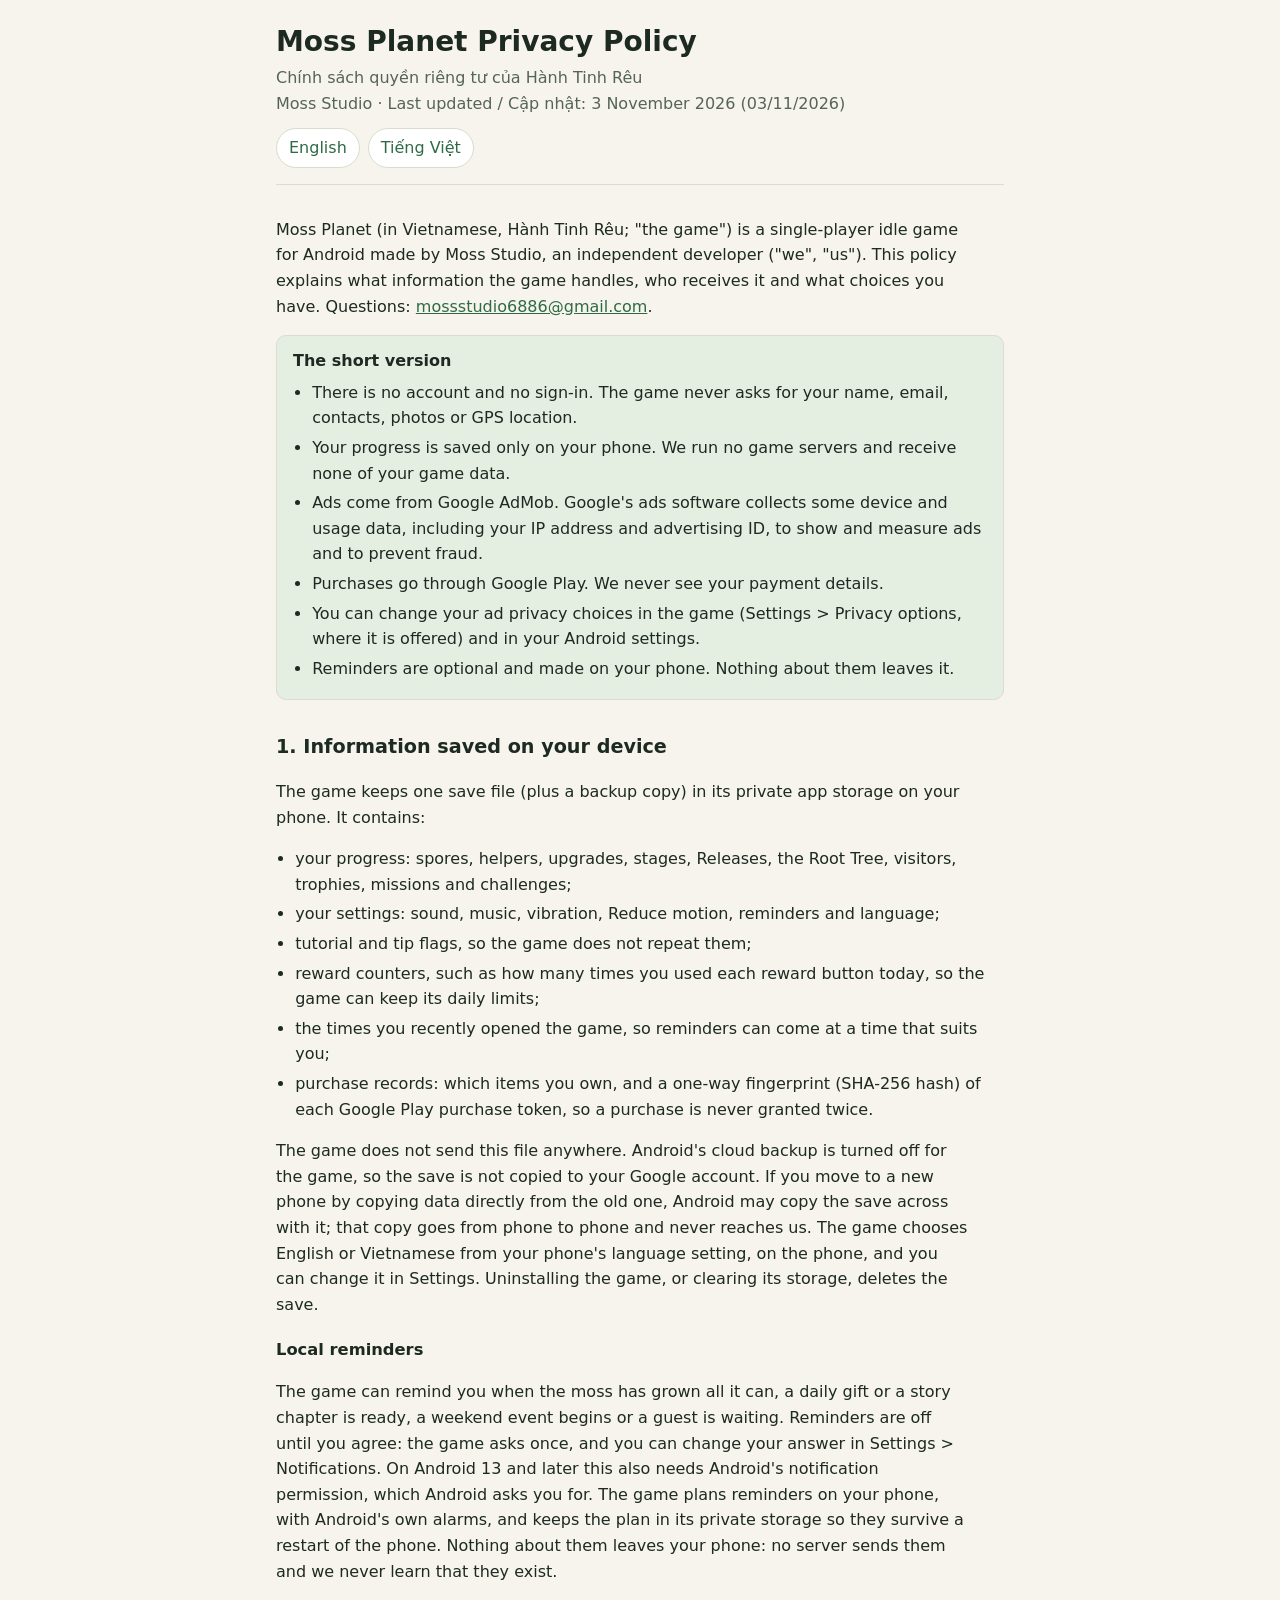
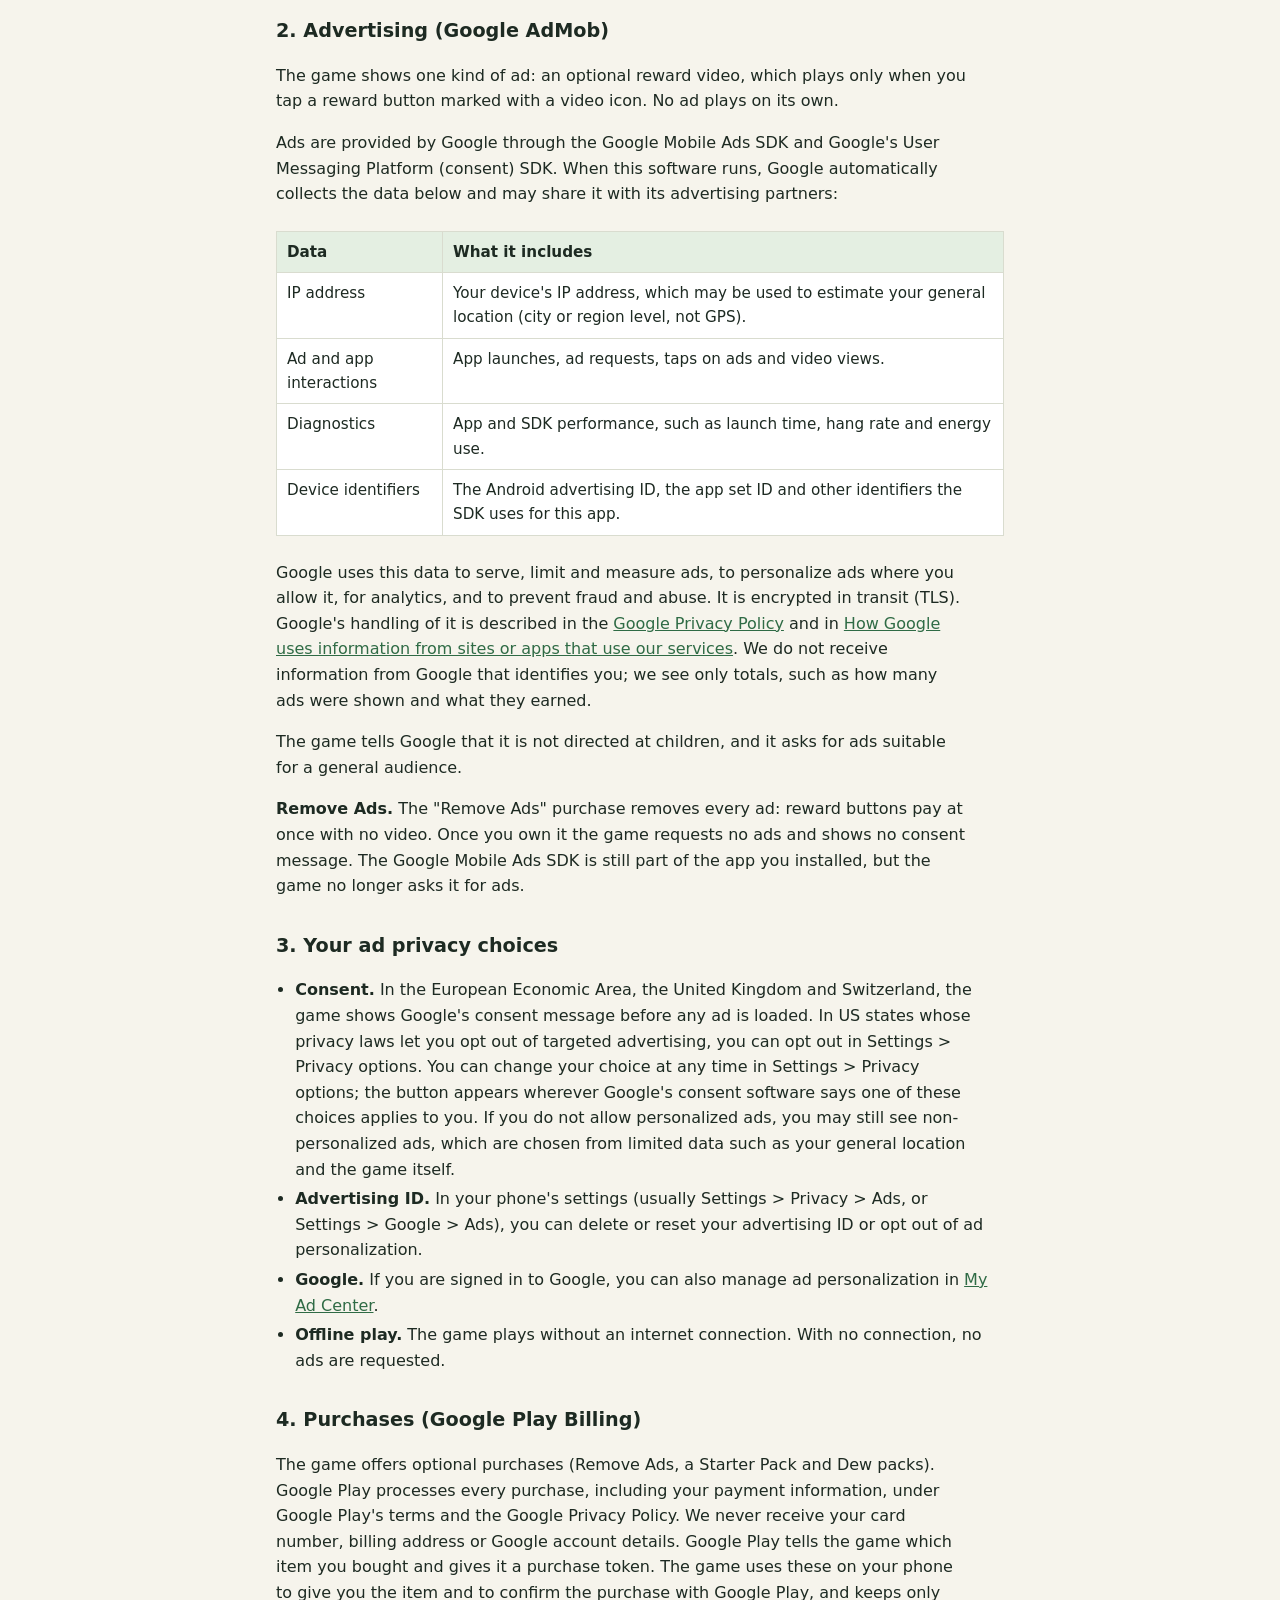
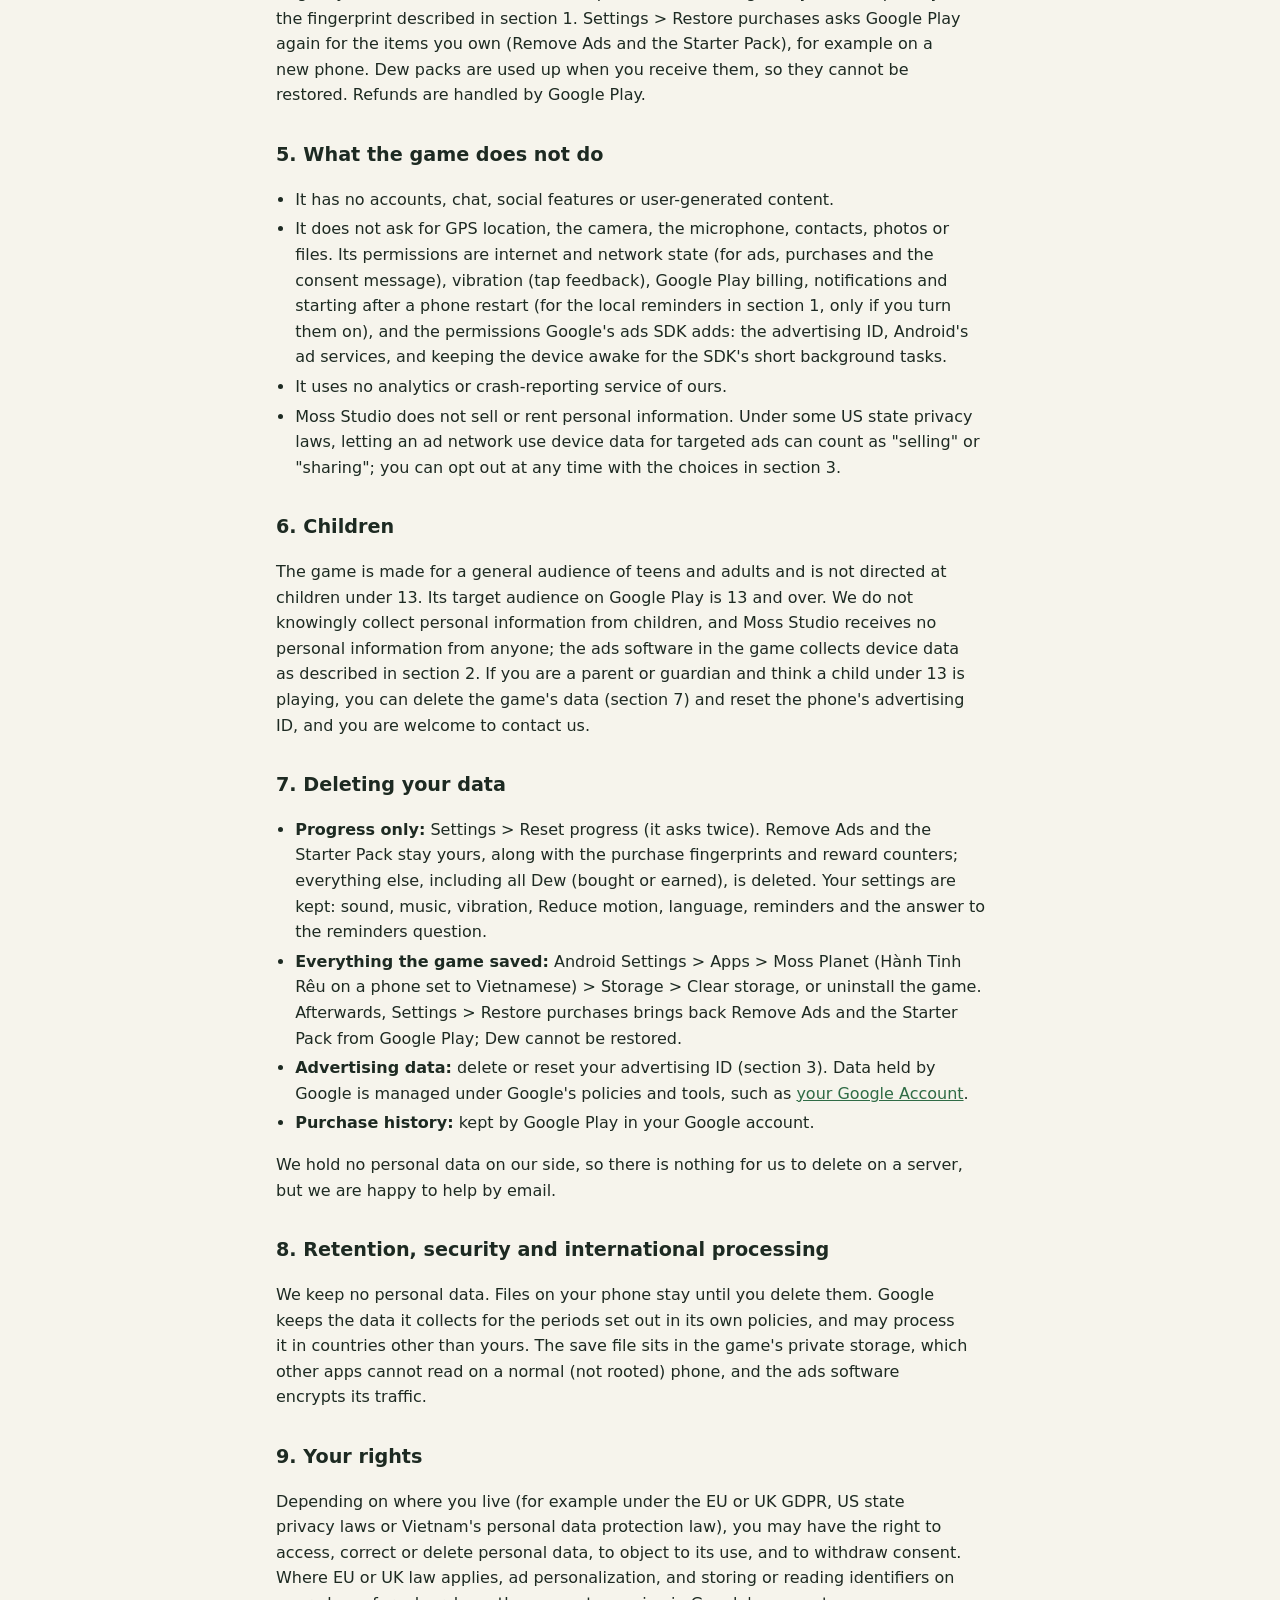
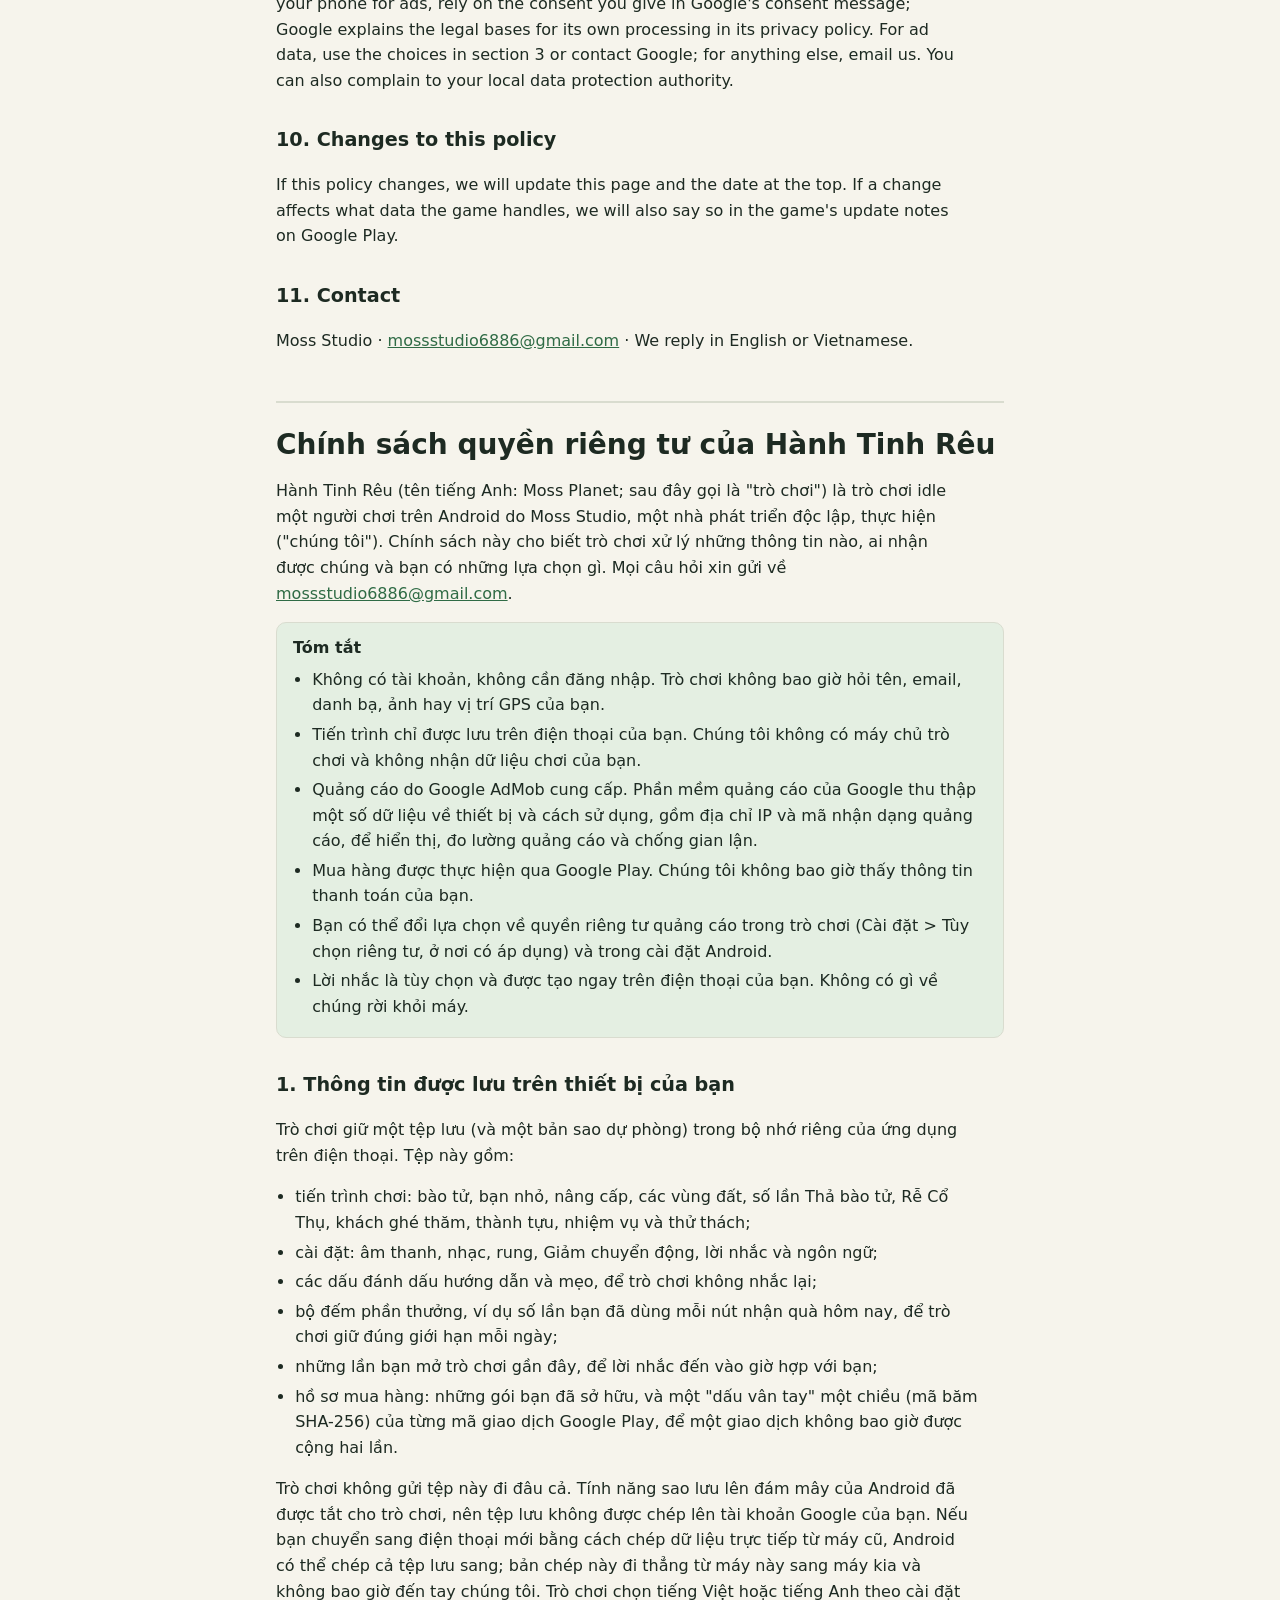
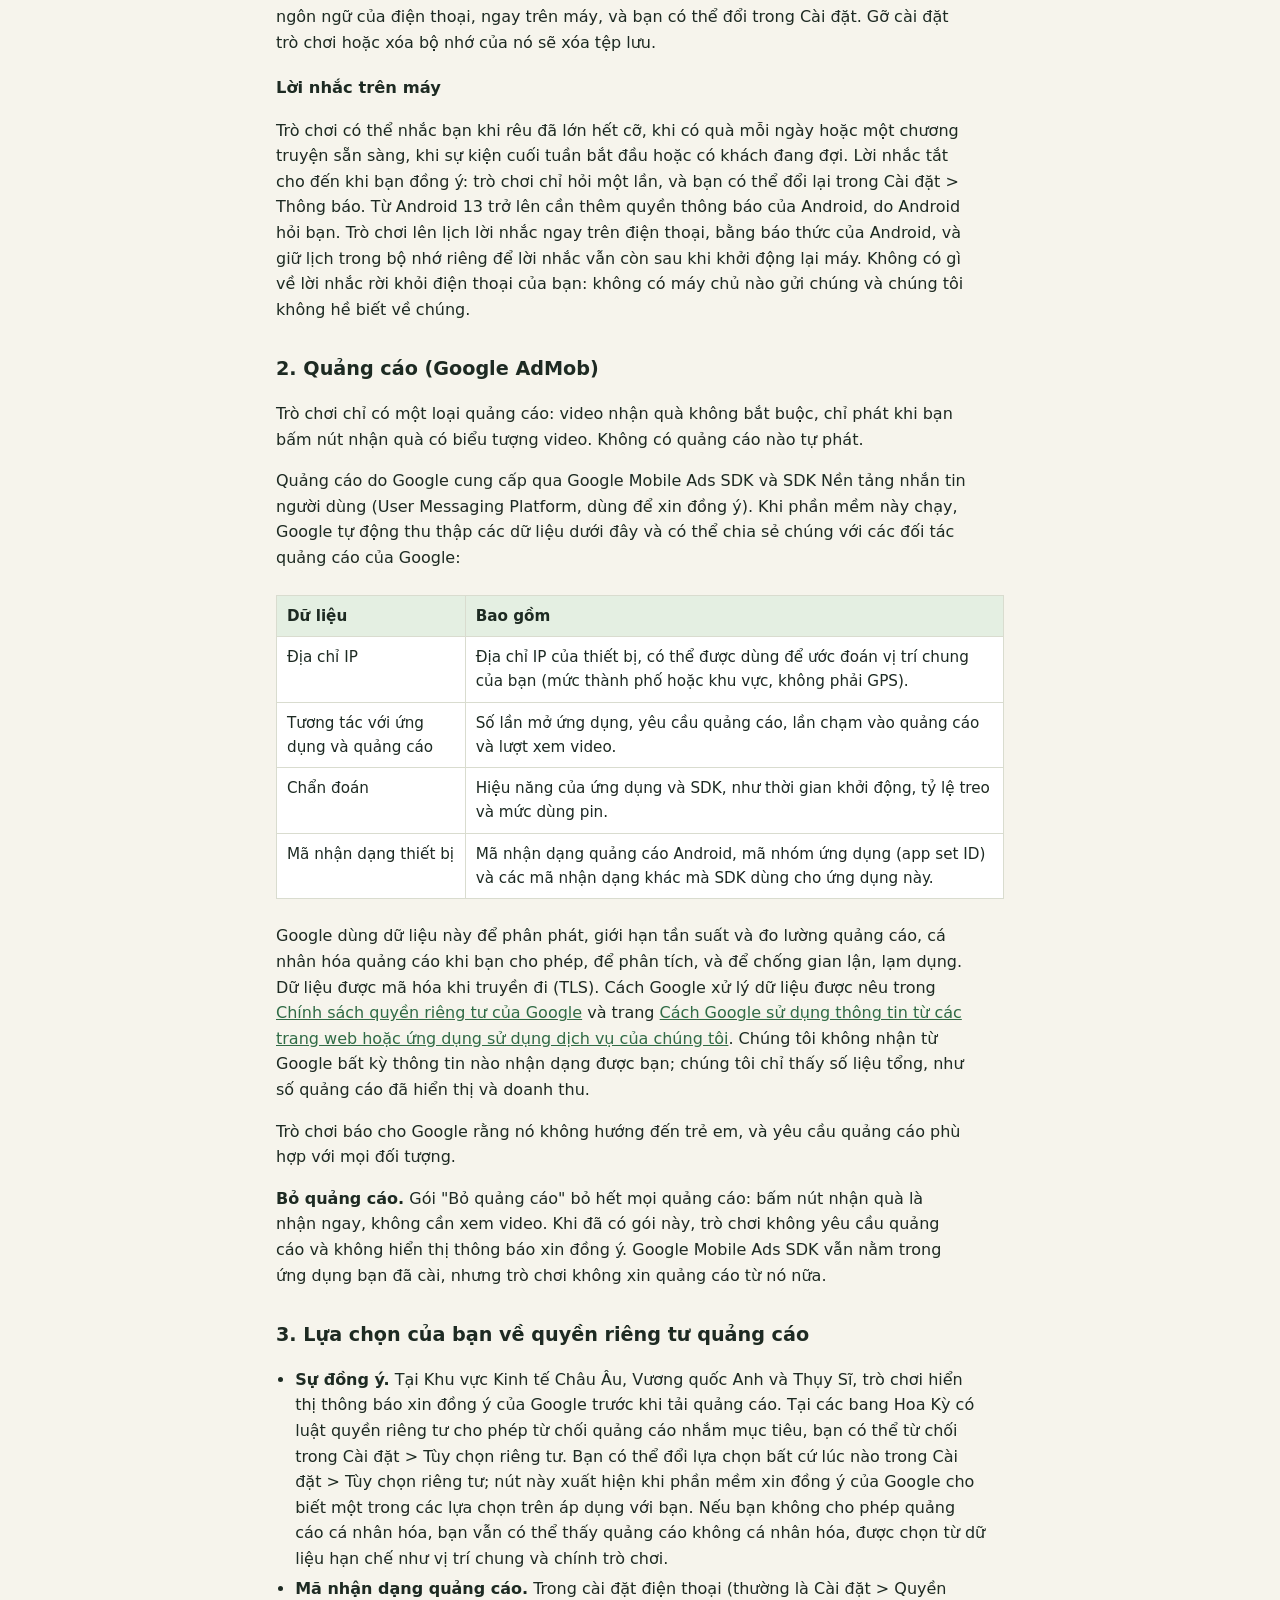
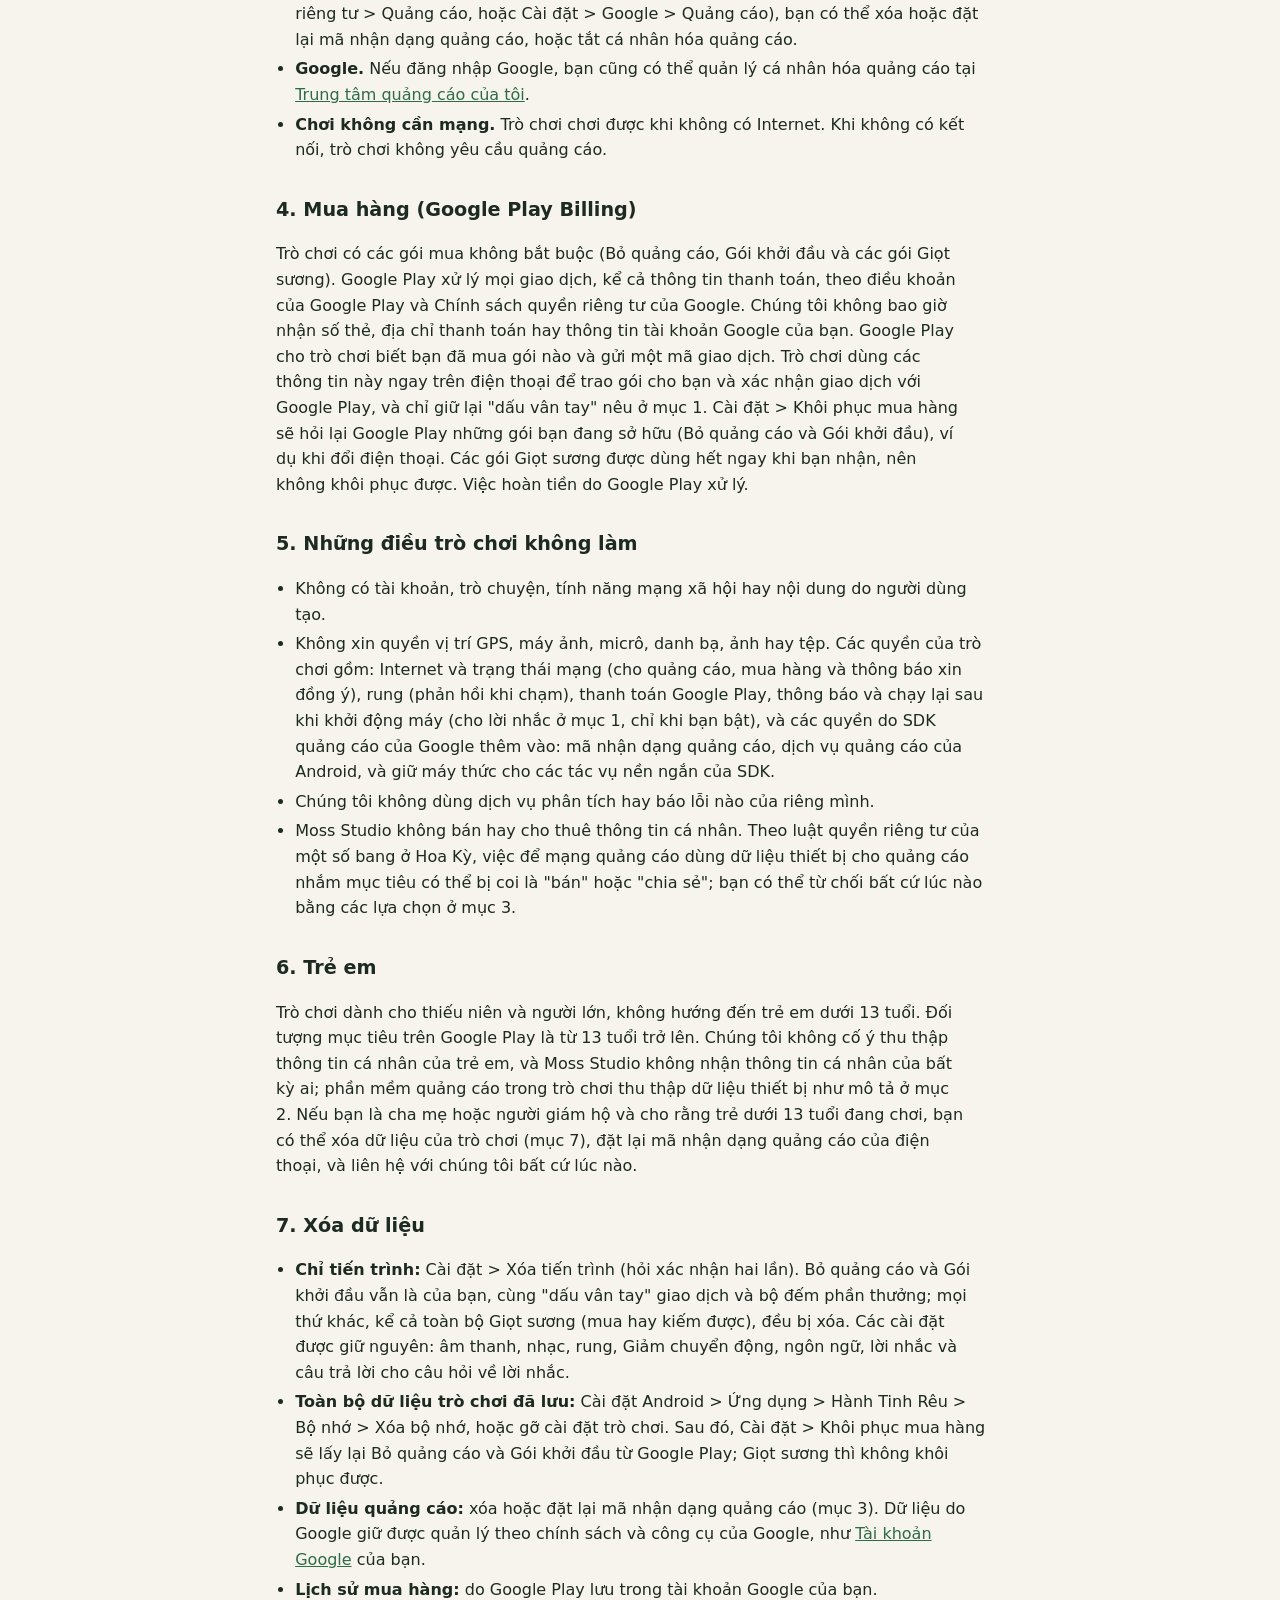
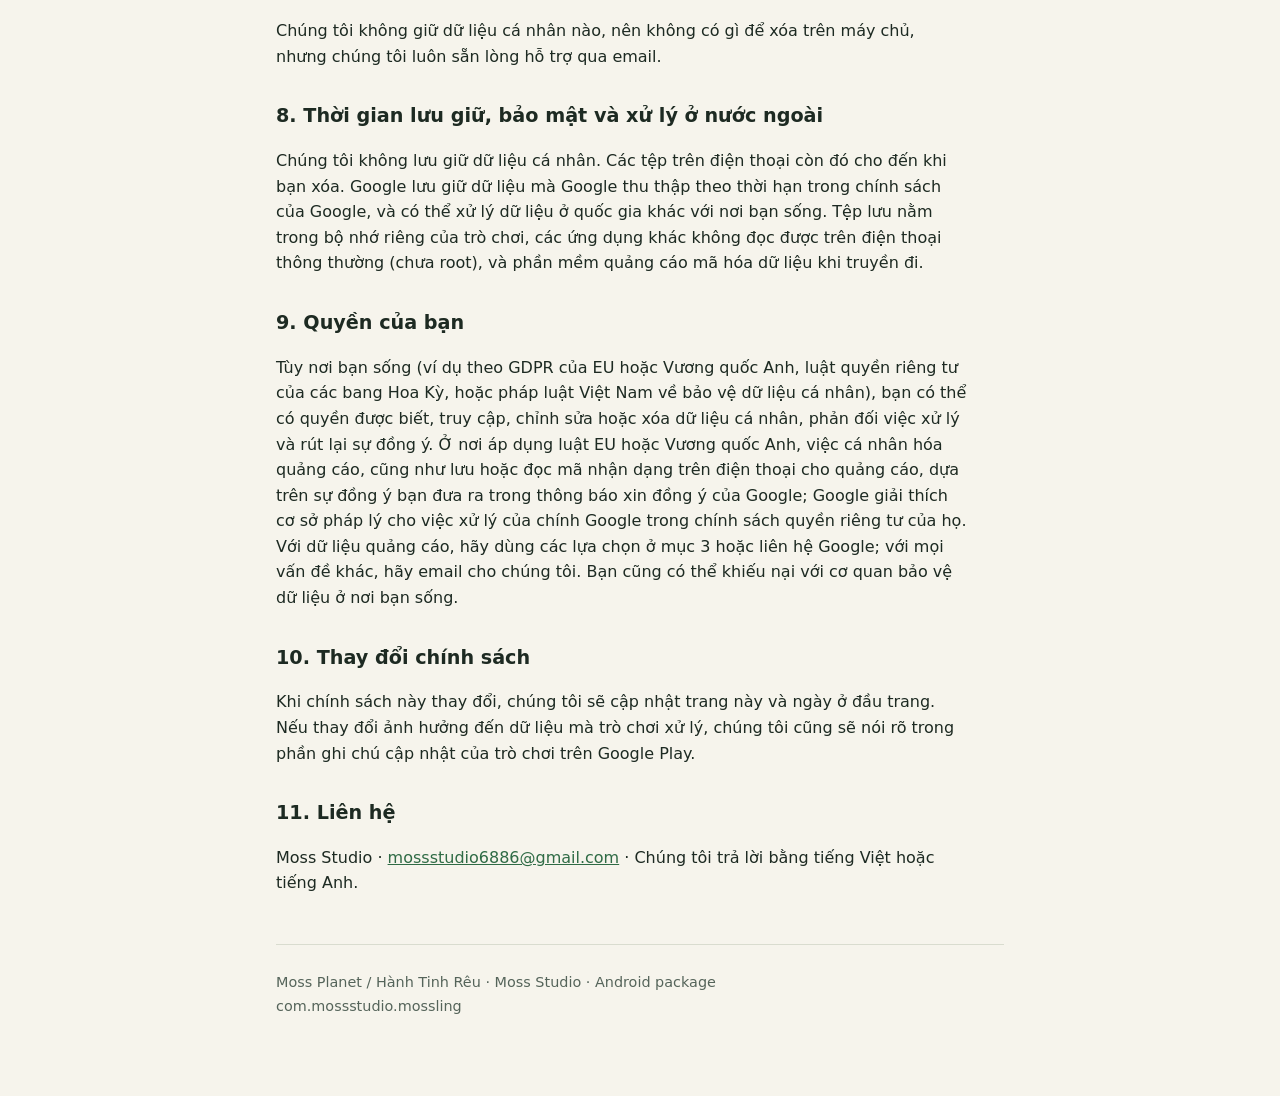
==== commit 99a2a9d6: "Update Moss Planet privacy policy for 1.0.1 No interstitial ads, Remove Ads removes every ad, local " ====
--- a/moss-planet/privacy/index.html
+++ b/moss-planet/privacy/index.html
@@ -68,7 +68,7 @@
   <header class="top">
     <h1>Moss Planet Privacy Policy</h1>
     <p class="meta">Chính sách quyền riêng tư của Hành Tinh Rêu</p>
-    <p class="meta">Moss Studio · Last updated / Cập nhật: 30 October 2026 (30/10/2026)</p>
+    <p class="meta">Moss Studio · Last updated / Cập nhật: 3 November 2026 (03/11/2026)</p>
     <nav class="langs" aria-label="Language">
       <a href="#en" hreflang="en">English</a>
       <a href="#vi" hreflang="vi">Tiếng Việt</a>
@@ -92,6 +92,7 @@
           address and advertising ID, to show and measure ads and to prevent fraud.</li>
         <li>Purchases go through Google Play. We never see your payment details.</li>
         <li>You can change your ad privacy choices in the game (Settings &gt; Privacy options, where it is offered) and in your Android settings.</li>
+        <li>Reminders are optional and made on your phone. Nothing about them leaves it.</li>
       </ul>
     </div>
 
@@ -99,10 +100,11 @@
     <p>The game keeps one save file (plus a backup copy) in its private app storage on your phone. It contains:</p>
     <ul>
       <li>your progress: spores, helpers, upgrades, stages, Releases, the Root Tree, visitors, trophies, missions and challenges;</li>
-      <li>your settings: sound, music, vibration and language;</li>
+      <li>your settings: sound, music, vibration, Reduce motion, reminders and language;</li>
       <li>tutorial and tip flags, so the game does not repeat them;</li>
-      <li>ad counters, such as how many reward videos you watched today and when the last ad played, so the game can
-        keep its daily limits and spacing between ads;</li>
+      <li>reward counters, such as how many times you used each reward button today, so the game can keep its daily
+        limits;</li>
+      <li>the times you recently opened the game, so reminders can come at a time that suits you;</li>
       <li>purchase records: which items you own, and a one-way fingerprint (SHA-256 hash) of each Google Play
         purchase token, so a purchase is never granted twice.</li>
     </ul>
@@ -113,14 +115,21 @@
       chooses English or Vietnamese from your phone's language setting, on the phone, and you can change it in
       Settings. Uninstalling the game, or clearing its storage, deletes the save.
     </p>
+    <h3>Local reminders</h3>
+    <p>
+      The game can remind you when the moss has grown all it can, a daily gift or a story chapter is ready, a weekend
+      event begins or a guest is waiting. Reminders are off until you agree: the game asks once, and you can change your
+      answer in Settings &gt; Notifications. On Android 13 and later this also needs Android's notification permission,
+      which Android asks you for. The game plans reminders on your phone, with Android's own alarms, and keeps the plan
+      in its private storage so they survive a restart of the phone. Nothing about them leaves your phone: no server
+      sends them and we never learn that they exist.
+    </p>
 
     <h2>2. Advertising (Google AdMob)</h2>
-    <p>The game shows two kinds of ads:</p>
-    <ul>
-      <li>optional reward videos, which play only when you tap a button marked with a video icon;</li>
-      <li>after your first few days of play, an occasional full-screen ad at a natural break (for example after you
-        reach a new stage), never while you are tapping.</li>
-    </ul>
+    <p>
+      The game shows one kind of ad: an optional reward video, which plays only when you tap a reward button marked with
+      a video icon. No ad plays on its own.
+    </p>
     <p>
       Ads are provided by Google through the Google Mobile Ads SDK and Google's User Messaging Platform (consent)
       SDK. When this software runs, Google automatically collects the data below and may share it with its
@@ -152,8 +161,9 @@
       audience.
     </p>
     <p>
-      <strong>Remove Ads.</strong> The "Remove Ads" purchase turns off the break-time ads. The optional reward
-      videos stay available, so the Google Mobile Ads SDK still runs in the game.
+      <strong>Remove Ads.</strong> The "Remove Ads" purchase removes every ad: reward buttons pay at once with no video.
+      Once you own it the game requests no ads and shows no consent message. The Google Mobile Ads SDK is still part of
+      the app you installed, but the game no longer asks it for ads.
     </p>
 
     <h2>3. Your ad privacy choices</h2>
@@ -189,8 +199,9 @@
       <li>It has no accounts, chat, social features or user-generated content.</li>
       <li>It does not ask for GPS location, the camera, the microphone, contacts, photos or files. Its permissions are
         internet and network state (for ads, purchases and the consent message), vibration (tap feedback), Google
-        Play billing, and the permissions Google's ads SDK adds: the advertising ID, Android's ad services, and
-        keeping the device awake for the SDK's short background tasks.</li>
+        Play billing, notifications and starting after a phone restart (for the local reminders in section 1, only
+        if you turn them on), and the permissions Google's ads SDK adds: the advertising ID, Android's ad services,
+        and keeping the device awake for the SDK's short background tasks.</li>
       <li>It uses no analytics or crash-reporting service of ours.</li>
       <li>Moss Studio does not sell or rent personal information. Under some US state privacy laws, letting an ad
         network use device data for targeted ads can count as "selling" or "sharing"; you can opt out at any time
@@ -209,8 +220,9 @@
     <h2>7. Deleting your data</h2>
     <ul>
       <li><strong>Progress only:</strong> Settings &gt; Reset progress (it asks twice). Remove Ads and the Starter Pack
-        stay yours, along with the purchase fingerprints and ad counters; everything else, including all Dew (bought
-        or earned), is deleted. Your sound, vibration and language settings are kept.</li>
+        stay yours, along with the purchase fingerprints and reward counters; everything else, including all Dew (bought
+        or earned), is deleted. Your settings are kept: sound, music, vibration, Reduce motion, language, reminders and
+        the answer to the reminders question.</li>
       <li><strong>Everything the game saved:</strong> Android Settings &gt; Apps &gt; Moss Planet (Hành Tinh Rêu on a phone
         set to Vietnamese) &gt; Storage &gt; Clear storage, or uninstall the game. Afterwards, Settings &gt; Restore purchases brings back Remove Ads and the
         Starter Pack from Google Play; Dew cannot be restored.</li>
@@ -267,6 +279,7 @@
           cách sử dụng, gồm địa chỉ IP và mã nhận dạng quảng cáo, để hiển thị, đo lường quảng cáo và chống gian lận.</li>
         <li>Mua hàng được thực hiện qua Google Play. Chúng tôi không bao giờ thấy thông tin thanh toán của bạn.</li>
         <li>Bạn có thể đổi lựa chọn về quyền riêng tư quảng cáo trong trò chơi (Cài đặt &gt; Tùy chọn riêng tư, ở nơi có áp dụng) và trong cài đặt Android.</li>
+        <li>Lời nhắc là tùy chọn và được tạo ngay trên điện thoại của bạn. Không có gì về chúng rời khỏi máy.</li>
       </ul>
     </div>
 
@@ -275,10 +288,10 @@
     <ul>
       <li>tiến trình chơi: bào tử, bạn nhỏ, nâng cấp, các vùng đất, số lần Thả bào tử, Rễ Cổ Thụ, khách ghé thăm,
         thành tựu, nhiệm vụ và thử thách;</li>
-      <li>cài đặt: âm thanh, nhạc, rung và ngôn ngữ;</li>
+      <li>cài đặt: âm thanh, nhạc, rung, Giảm chuyển động, lời nhắc và ngôn ngữ;</li>
       <li>các dấu đánh dấu hướng dẫn và mẹo, để trò chơi không nhắc lại;</li>
-      <li>bộ đếm quảng cáo, ví dụ số video nhận quà bạn đã xem hôm nay và thời điểm quảng cáo gần nhất, để trò chơi
-        giữ đúng giới hạn mỗi ngày và khoảng cách giữa các quảng cáo;</li>
+      <li>bộ đếm phần thưởng, ví dụ số lần bạn đã dùng mỗi nút nhận quà hôm nay, để trò chơi giữ đúng giới hạn mỗi ngày;</li>
+      <li>những lần bạn mở trò chơi gần đây, để lời nhắc đến vào giờ hợp với bạn;</li>
       <li>hồ sơ mua hàng: những gói bạn đã sở hữu, và một "dấu vân tay" một chiều (mã băm SHA-256) của từng mã giao
         dịch Google Play, để một giao dịch không bao giờ được cộng hai lần.</li>
     </ul>
@@ -290,14 +303,21 @@
       thoại, ngay trên máy, và bạn có thể đổi trong Cài đặt. Gỡ cài đặt trò chơi hoặc xóa bộ nhớ của nó sẽ xóa tệp
       lưu.
     </p>
+    <h3>Lời nhắc trên máy</h3>
+    <p>
+      Trò chơi có thể nhắc bạn khi rêu đã lớn hết cỡ, khi có quà mỗi ngày hoặc một chương truyện sẵn sàng, khi sự kiện
+      cuối tuần bắt đầu hoặc có khách đang đợi. Lời nhắc tắt cho đến khi bạn đồng ý: trò chơi chỉ hỏi một lần, và bạn có
+      thể đổi lại trong Cài đặt &gt; Thông báo. Từ Android 13 trở lên cần thêm quyền thông báo của Android, do Android hỏi
+      bạn. Trò chơi lên lịch lời nhắc ngay trên điện thoại, bằng báo thức của Android, và giữ lịch trong bộ nhớ riêng để
+      lời nhắc vẫn còn sau khi khởi động lại máy. Không có gì về lời nhắc rời khỏi điện thoại của bạn: không có máy chủ
+      nào gửi chúng và chúng tôi không hề biết về chúng.
+    </p>
 
     <h2>2. Quảng cáo (Google AdMob)</h2>
-    <p>Trò chơi có hai loại quảng cáo:</p>
-    <ul>
-      <li>video nhận quà không bắt buộc, chỉ phát khi bạn bấm nút có biểu tượng video;</li>
-      <li>sau vài ngày chơi đầu tiên, thỉnh thoảng có một quảng cáo toàn màn hình vào lúc nghỉ tự nhiên (ví dụ sau
-        khi bạn lên vùng đất mới), không bao giờ trong lúc bạn đang chạm.</li>
-    </ul>
+    <p>
+      Trò chơi chỉ có một loại quảng cáo: video nhận quà không bắt buộc, chỉ phát khi bạn bấm nút nhận quà có biểu tượng
+      video. Không có quảng cáo nào tự phát.
+    </p>
     <p>
       Quảng cáo do Google cung cấp qua Google Mobile Ads SDK và SDK Nền tảng nhắn tin người dùng (User Messaging
       Platform, dùng để xin đồng ý). Khi phần mềm này chạy, Google tự động thu thập các dữ liệu dưới đây và có thể
@@ -326,8 +346,9 @@
     </p>
     <p>Trò chơi báo cho Google rằng nó không hướng đến trẻ em, và yêu cầu quảng cáo phù hợp với mọi đối tượng.</p>
     <p>
-      <strong>Bỏ quảng cáo.</strong> Gói "Bỏ quảng cáo" tắt các quảng cáo lúc nghỉ. Video nhận quà không bắt buộc
-      vẫn còn, nên Google Mobile Ads SDK vẫn chạy trong trò chơi.
+      <strong>Bỏ quảng cáo.</strong> Gói "Bỏ quảng cáo" bỏ hết mọi quảng cáo: bấm nút nhận quà là nhận ngay, không cần xem
+      video. Khi đã có gói này, trò chơi không yêu cầu quảng cáo và không hiển thị thông báo xin đồng ý. Google Mobile Ads
+      SDK vẫn nằm trong ứng dụng bạn đã cài, nhưng trò chơi không xin quảng cáo từ nó nữa.
     </p>
 
     <h2>3. Lựa chọn của bạn về quyền riêng tư quảng cáo</h2>
@@ -365,8 +386,9 @@
       <li>Không có tài khoản, trò chuyện, tính năng mạng xã hội hay nội dung do người dùng tạo.</li>
       <li>Không xin quyền vị trí GPS, máy ảnh, micrô, danh bạ, ảnh hay tệp. Các quyền của trò chơi gồm: Internet và
         trạng thái mạng (cho quảng cáo, mua hàng và thông báo xin đồng ý), rung (phản hồi khi chạm), thanh toán
-        Google Play, và các quyền do SDK quảng cáo của Google thêm vào: mã nhận dạng quảng cáo, dịch vụ quảng cáo
-        của Android, và giữ máy thức cho các tác vụ nền ngắn của SDK.</li>
+        Google Play, thông báo và chạy lại sau khi khởi động máy (cho lời nhắc ở mục 1, chỉ khi bạn bật), và các quyền
+        do SDK quảng cáo của Google thêm vào: mã nhận dạng quảng cáo, dịch vụ quảng cáo của Android, và giữ máy thức
+        cho các tác vụ nền ngắn của SDK.</li>
       <li>Chúng tôi không dùng dịch vụ phân tích hay báo lỗi nào của riêng mình.</li>
       <li>Moss Studio không bán hay cho thuê thông tin cá nhân. Theo luật quyền riêng tư của một số bang ở Hoa Kỳ,
         việc để mạng quảng cáo dùng dữ liệu thiết bị cho quảng cáo nhắm mục tiêu có thể bị coi là "bán" hoặc "chia
@@ -386,8 +408,9 @@
     <h2>7. Xóa dữ liệu</h2>
     <ul>
       <li><strong>Chỉ tiến trình:</strong> Cài đặt &gt; Xóa tiến trình (hỏi xác nhận hai lần). Bỏ quảng cáo và Gói
-        khởi đầu vẫn là của bạn, cùng "dấu vân tay" giao dịch và bộ đếm quảng cáo; mọi thứ khác, kể cả toàn bộ Giọt
-        sương (mua hay kiếm được), đều bị xóa. Cài đặt âm thanh, rung và ngôn ngữ được giữ nguyên.</li>
+        khởi đầu vẫn là của bạn, cùng "dấu vân tay" giao dịch và bộ đếm phần thưởng; mọi thứ khác, kể cả toàn bộ Giọt
+        sương (mua hay kiếm được), đều bị xóa. Các cài đặt được giữ nguyên: âm thanh, nhạc, rung, Giảm chuyển động, ngôn ngữ, lời nhắc và câu
+        trả lời cho câu hỏi về lời nhắc.</li>
       <li><strong>Toàn bộ dữ liệu trò chơi đã lưu:</strong> Cài đặt Android &gt; Ứng dụng &gt; Hành Tinh Rêu &gt; Bộ
         nhớ &gt; Xóa bộ nhớ, hoặc gỡ cài đặt trò chơi. Sau đó, Cài đặt &gt; Khôi phục mua hàng sẽ lấy lại Bỏ quảng cáo
         và Gói khởi đầu từ Google Play; Giọt sương thì không khôi phục được.</li>
